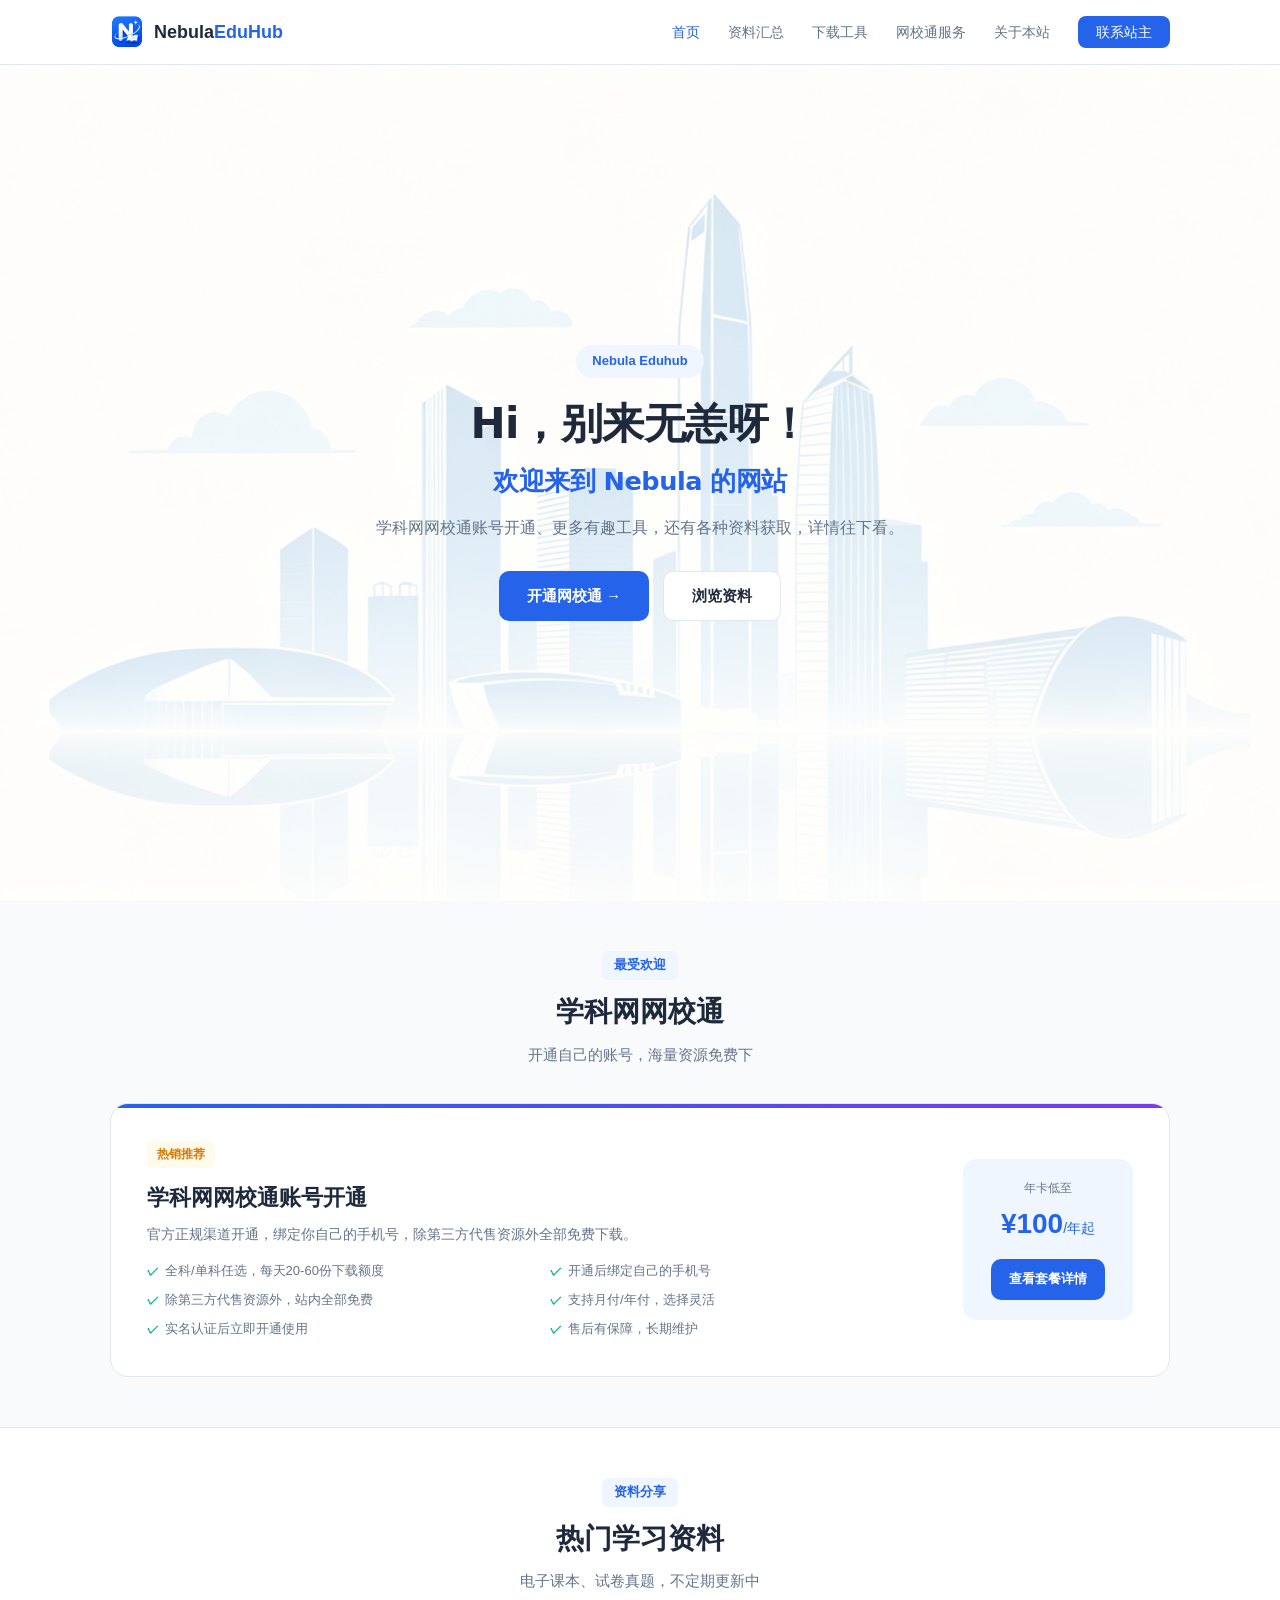
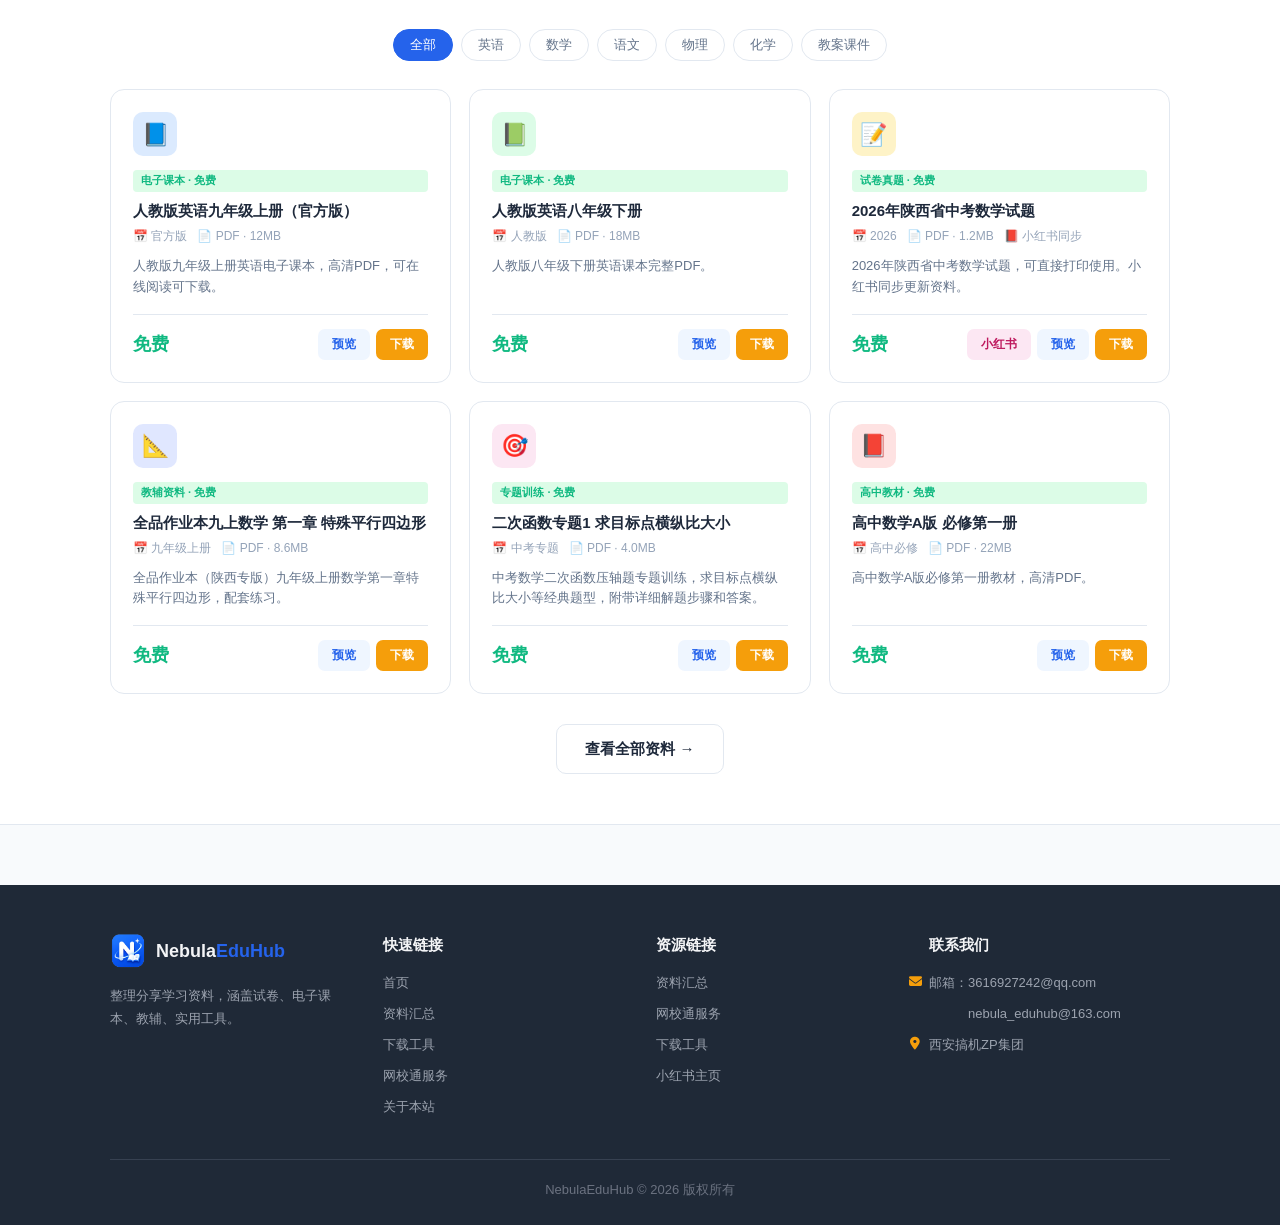
==== index.html @ 5f5e2df8 "更新 index.html" ====
<!DOCTYPE html>
<html lang="zh-CN">
<head>
    <meta charset="UTF-8">
    <meta name="viewport" content="width=device-width, initial-scale=1.0">
    <title>Nebula EduHub</title>
    <meta name="description" content="学科网网校通账号开通、更多有趣工具，还有各种资料获取，详情往下看。">
    <link rel="icon" href="favicon.ico" type="image/x-icon">
    <link rel="shortcut icon" href="favicon.ico" type="image/x-icon">
    <link rel="icon" type="image/png" href="images/logo.png">
    <link rel="apple-touch-icon" href="images/logo.png">
    <link rel="stylesheet" href="css/style.css">
    <link href="https://cdnjs.cloudflare.com/ajax/libs/font-awesome/6.7.2/css/all.min.css" rel="stylesheet">
</head>
<body>

<!-- 导航栏 -->
<nav class="navbar">
    <div class="container nav-inner">
        <a href="index.html" class="logo">
            <img src="images/logo.png" alt="NebulaEduHub" class="logo-icon">
            <span class="logo-text">Nebula<span>EduHub</span></span>
        </a>
        <ul class="nav-links" id="navLinks">
            <li><a href="index.html" class="active">首页</a></li>
            <li><a href="search.html">资料汇总</a></li>
            <li><a href="tools.html">下载工具</a></li>
            <li><a href="packages.html">网校通服务</a></li>
            <li><a href="about.html">关于本站</a></li>
            <li><a href="about.html#contact" class="nav-cta">联系站主</a></li>
        </ul>
        <button class="menu-toggle" onclick="toggleMenu()">☰</button>
    </div>
</nav>

<!-- Hero -->
<section class="hero">
    <div class="container">
        <div class="hero-badge">Nebula Eduhub</div>
        <h1>Hi，别来无恙呀！<br><span>欢迎来到 Nebula 的网站</span></h1>
        <p>学科网网校通账号开通、更多有趣工具，还有各种资料获取，详情往下看。</p>
        <div class="hero-buttons">
            <a href="packages.html" class="btn btn-primary">开通网校通 →</a>
            <a href="search.html" class="btn btn-outline">浏览资料</a>
        </div>
    </div>
</section>

<!-- 主推：网校通 -->
<section class="section">
    <div class="container">
        <div class="section-header">
            <span class="section-tag">最受欢迎</span>
            <h2 class="section-title">学科网网校通</h2>
            <p class="section-desc">开通自己的账号，海量资源免费下</p>
        </div>

        <div class="featured-card">
            <div>
                <span class="featured-badge">热销推荐</span>
                <h3>学科网网校通账号开通</h3>
                <p>官方正规渠道开通，绑定你自己的手机号，除第三方代售资源外全部免费下载。</p>
                <ul class="featured-list">
                    <li>全科/单科任选，每天20-60份下载额度</li>
                    <li>开通后绑定自己的手机号</li>
                    <li>除第三方代售资源外，站内全部免费</li>
                    <li>支持月付/年付，选择灵活</li>
                    <li>实名认证后立即开通使用</li>
                    <li>售后有保障，长期维护</li>
                </ul>
            </div>
            <div class="featured-price">
                <div class="label">年卡低至</div>
                <div class="amount">¥100<small>/年起</small></div>
                <a href="packages.html" class="btn btn-primary">查看套餐详情</a>
            </div>
        </div>
    </div>
</section>

<!-- 热门资料 -->
<section class="section section-alt">
    <div class="container">
        <div class="section-header">
            <span class="section-tag">资料分享</span>
            <h2 class="section-title">热门学习资料</h2>
            <p class="section-desc">电子课本、试卷真题，不定期更新中</p>
        </div>

        <div class="filter-tabs">
            <button class="filter-tab active" onclick="filterResources(this,'all')">全部</button>
            <button class="filter-tab" onclick="filterResources(this,'english')">英语</button>
            <button class="filter-tab" onclick="filterResources(this,'math')">数学</button>
            <button class="filter-tab" onclick="filterResources(this,'chinese')">语文</button>
            <button class="filter-tab" onclick="filterResources(this,'physics')">物理</button>
            <button class="filter-tab" onclick="filterResources(this,'chemistry')">化学</button>
            <button class="filter-tab" onclick="filterResources(this,'plan')">教案课件</button>
        </div>

        <div class="resource-grid">
            <div class="resource-card" data-cat="english">
                <div class="resource-icon" style="background:#dbeafe;">📘</div>
                <span class="resource-type type-free">电子课本 · 免费</span>
                <h4>人教版英语九年级上册（官方版）</h4>
                <div class="resource-meta">
                    <span>📅 官方版</span>
                    <span>📄 PDF · 12MB</span>
                </div>
                <p class="resource-desc">人教版九年级上册英语电子课本，高清PDF，可在线阅读可下载。</p>
                <div class="resource-footer">
                    <span class="resource-price free">免费</span>
                    <div style="display:flex;gap:6px;">
                        <a href="materials/电子课本/人教版英语九年级上册.pdf" target="_blank" class="resource-btn btn-get" style="background:#eff6ff;color:#2563eb;">预览</a>
                        <a href="materials/电子课本/人教版英语九年级上册.pdf" download class="resource-btn btn-buy">下载</a>
                    </div>
                </div>
            </div>
            <div class="resource-card" data-cat="english">
                <div class="resource-icon" style="background:#dcfce7;">📗</div>
                <span class="resource-type type-free">电子课本 · 免费</span>
                <h4>人教版英语八年级下册</h4>
                <div class="resource-meta">
                    <span>📅 人教版</span>
                    <span>📄 PDF · 18MB</span>
                </div>
                <p class="resource-desc">人教版八年级下册英语课本完整PDF。</p>
                <div class="resource-footer">
                    <span class="resource-price free">免费</span>
                    <div style="display:flex;gap:6px;">
                        <a href="materials/电子课本/人教版英语八年级下册.pdf" target="_blank" class="resource-btn btn-get" style="background:#eff6ff;color:#2563eb;">预览</a>
                        <a href="materials/电子课本/人教版英语八年级下册.pdf" download class="resource-btn btn-buy">下载</a>
                    </div>
                </div>
            </div>
            <div class="resource-card" data-cat="math">
                <div class="resource-icon" style="background:#fef3c7;">📝</div>
                <span class="resource-type type-free">试卷真题 · 免费</span>
                <h4>2026年陕西省中考数学试题</h4>
                <div class="resource-meta">
                    <span>📅 2026</span>
                    <span>📄 PDF · 1.2MB</span>
                    <span>📕 小红书同步</span>
                </div>
                <p class="resource-desc">2026年陕西省中考数学试题，可直接打印使用。小红书同步更新资料。</p>
                <div class="resource-footer">
                    <span class="resource-price free">免费</span>
                    <div style="display:flex;gap:6px;">
                        <a href="https://xhslink.cn/o/3DAHQDqtNqr" target="_blank" class="resource-btn btn-get" style="background:#fce7f3;color:#be185d;">小红书</a>
                        <a href="materials/专题训练/2026年陕西省中考数学试题.pdf" target="_blank" class="resource-btn btn-get" style="background:#eff6ff;color:#2563eb;">预览</a>
                        <a href="materials/专题训练/2026年陕西省中考数学试题.pdf" download class="resource-btn btn-buy">下载</a>
                    </div>
                </div>
            </div>
            <div class="resource-card" data-cat="math">
                <div class="resource-icon" style="background:#e0e7ff;">📐</div>
                <span class="resource-type type-free">教辅资料 · 免费</span>
                <h4>全品作业本九上数学 第一章 特殊平行四边形</h4>
                <div class="resource-meta">
                    <span>📅 九年级上册</span>
                    <span>📄 PDF · 8.6MB</span>
                </div>
                <p class="resource-desc">全品作业本（陕西专版）九年级上册数学第一章特殊平行四边形，配套练习。</p>
                <div class="resource-footer">
                    <span class="resource-price free">免费</span>
                    <div style="display:flex;gap:6px;">
                        <a href="materials/全品作业本/全品作业本九上数学_第一章特殊平行四边形.pdf" target="_blank" class="resource-btn btn-get" style="background:#eff6ff;color:#2563eb;">预览</a>
                        <a href="materials/全品作业本/全品作业本九上数学_第一章特殊平行四边形.pdf" download class="resource-btn btn-buy">下载</a>
                    </div>
                </div>
            </div>
            <div class="resource-card" data-cat="math">
                <div class="resource-icon" style="background:#fce7f3;">🎯</div>
                <span class="resource-type type-free">专题训练 · 免费</span>
                <h4>二次函数专题1 求目标点横纵比大小</h4>
                <div class="resource-meta">
                    <span>📅 中考专题</span>
                    <span>📄 PDF · 4.0MB</span>
                </div>
                <p class="resource-desc">中考数学二次函数压轴题专题训练，求目标点横纵比大小等经典题型，附带详细解题步骤和答案。</p>
                <div class="resource-footer">
                    <span class="resource-price free">免费</span>
                    <div style="display:flex;gap:6px;">
                        <a href="materials/专题训练/二次函数专题1_求目标点横纵比大小.pdf" target="_blank" class="resource-btn btn-get" style="background:#eff6ff;color:#2563eb;">预览</a>
                        <a href="materials/专题训练/二次函数专题1_求目标点横纵比大小.pdf" download class="resource-btn btn-buy">下载</a>
                    </div>
                </div>
            </div>
            <div class="resource-card" data-cat="plan">
                <div class="resource-icon" style="background:#fee2e2;">📕</div>
                <span class="resource-type type-free">高中教材 · 免费</span>
                <h4>高中数学A版 必修第一册</h4>
                <div class="resource-meta">
                    <span>📅 高中必修</span>
                    <span>📄 PDF · 22MB</span>
                </div>
                <p class="resource-desc">高中数学A版必修第一册教材，高清PDF。</p>
                <div class="resource-footer">
                    <span class="resource-price free">免费</span>
                    <div style="display:flex;gap:6px;">
                        <a href="materials/高中数学/高中数学A版_数学 必修 第一册（A版）.pdf" target="_blank" class="resource-btn btn-get" style="background:#eff6ff;color:#2563eb;">预览</a>
                        <a href="materials/高中数学/高中数学A版_数学 必修 第一册（A版）.pdf" download class="resource-btn btn-buy">下载</a>
                    </div>
                </div>
            </div>
        </div>
        <div style="text-align:center;margin-top:30px;">
            <a href="search.html" class="btn btn-outline">查看全部资料 →</a>
        </div>
    </div>
</section>

<!-- 页脚 -->
<footer class="footer-new">
    <div class="container">
        <div class="footer-grid">
            <div class="footer-col">
                <div class="footer-brand">
                    <img src="images/logo.png" alt="NebulaEduHub" class="logo-icon">
                    <span>Nebula<span>EduHub</span></span>
                </div>
                <p class="footer-desc">整理分享学习资料，涵盖试卷、电子课本、教辅、实用工具。</p>
            </div>
            <div class="footer-col">
                <h4 class="footer-title">快速链接</h4>
                <ul class="footer-list">
                    <li><a href="index.html">首页</a></li>
                    <li><a href="search.html">资料汇总</a></li>
                    <li><a href="tools.html">下载工具</a></li>
                    <li><a href="packages.html">网校通服务</a></li>
                    <li><a href="about.html">关于本站</a></li>
                </ul>
            </div>
            <div class="footer-col">
                <h4 class="footer-title">资源链接</h4>
                <ul class="footer-list">
                    <li><a href="search.html">资料汇总</a></li>
                    <li><a href="packages.html">网校通服务</a></li>
                    <li><a href="tools.html">下载工具</a></li>
                      <li><a href="https://xhslink.cn/m/7uavnstEfuR" target="_blank">小红书主页</a></li>
                </ul>
            </div>
            <div class="footer-col">
                <h4 class="footer-title">联系我们</h4>
                <ul class="footer-list">
                    <li><i class="fa-solid fa-envelope footer-icon"></i>邮箱：<a href="mailto:3616927242@qq.com">3616927242@qq.com</a></li>
                    <li><span style="visibility:hidden;">邮箱：</span>nebula_eduhub@163.com</li>
                     <li><i class="fa-solid fa-location-dot footer-icon"></i>西安搞机ZP集团</li>
                </ul>
            </div>
        </div>
        <div class="footer-bottom">
            <p>NebulaEduHub © 2026 版权所有</p>
        </div>
    </div>
</footer>

<script src="js/main.js"></script>
</body>
</html>
---- css/style.css ----
* { margin: 0; padding: 0; box-sizing: border-box; }

:root {
  --primary: #2563eb;
  --primary-dark: #1d4ed8;
  --primary-light: #eff6ff;
  --accent: #f59e0b;
  --accent-dark: #d97706;
  --accent-light: #fffbeb;
  --text: #1e293b;
  --text-secondary: #64748b;
  --text-muted: #94a3b8;
  --bg: #f8fafc;
  --card: #ffffff;
  --border: #e2e8f0;
  --success: #10b981;
  --success-light: #dcfce7;
  --danger: #ef4444;
  --radius: 14px;
  --radius-sm: 10px;
  --shadow: 0 1px 3px rgba(0,0,0,0.06);
  --shadow-hover: 0 8px 24px rgba(0,0,0,0.08);
}

body {
  font-family: -apple-system, BlinkMacSystemFont, "PingFang SC", "Helvetica Neue", "Microsoft YaHei", sans-serif;
  background: var(--bg);
  color: var(--text);
  line-height: 1.6;
  -webkit-font-smoothing: antialiased;
}

.container {
  max-width: 1100px;
  margin: 0 auto;
  padding: 0 20px;
}

a { color: var(--primary); text-decoration: none; }
a:hover { text-decoration: underline; }

.navbar {
  background: rgba(255,255,255,0.95);
  backdrop-filter: blur(10px);
  -webkit-backdrop-filter: blur(10px);
  border-bottom: 1px solid var(--border);
  position: sticky;
  top: 0;
  z-index: 100;
}
.nav-inner {
  display: flex;
  align-items: center;
  justify-content: space-between;
  height: 64px;
}
.logo {
  font-size: 18px;
  font-weight: 700;
  color: var(--text);
  display: flex;
  align-items: center;
  gap: 10px;
  text-decoration: none;
}
.logo:hover { text-decoration: none; }
.logo-icon {
  width: 34px;
  height: 34px;
  border-radius: 9px;
  object-fit: cover;
  display: block;
}
.logo-text span { color: var(--primary); }
.nav-links {
  display: flex;
  gap: 28px;
  list-style: none;
  align-items: center;
}
.nav-links a {
  color: var(--text-secondary);
  font-size: 14px;
  font-weight: 500;
  transition: color 0.2s;
  text-decoration: none;
}
.nav-links a:hover, .nav-links a.active { color: var(--primary); font-size: 14px; font-weight: 500; }
.nav-cta {
  background: var(--primary);
  color: white !important;
  padding: 8px 18px;
  border-radius: 8px;
  font-size: 14px;
  font-weight: 600;
  transition: background 0.2s;
}
.nav-cta:hover { background: var(--primary-dark); text-decoration: none; }
.menu-toggle {
  display: none;
  background: none;
  border: none;
  font-size: 22px;
  cursor: pointer;
  color: var(--text);
  padding: 4px 8px;
}

.page-hero {
  padding: 50px 0 30px;
  text-align: center;
}
.page-hero .badge {
  display: inline-flex;
  align-items: center;
  gap: 6px;
  background: var(--primary-light);
  color: var(--primary);
  padding: 5px 14px;
  border-radius: 20px;
  font-size: 13px;
  font-weight: 600;
  margin-bottom: 16px;
}
.page-hero h1 {
  font-size: 34px;
  font-weight: 800;
  margin-bottom: 10px;
  letter-spacing: -0.5px;
}
.page-hero h1 span { color: var(--primary); }
.page-hero p {
  font-size: 15px;
  color: var(--text-secondary);
  max-width: 560px;
  margin: 0 auto;
}

.hero {
  position: relative;
  min-height: calc(100vh - 64px);
  display: flex;
  align-items: center;
  padding: 60px 0;
  text-align: center;
  background-image: url('../images/hero-bg.jpg');
  background-size: cover;
  background-position: center;
  background-repeat: no-repeat;
  overflow: hidden;
}
.hero::before {
  content: '';
  position: absolute;
  top: 0;
  left: 0;
  right: 0;
  bottom: 0;
  background: rgba(255, 255, 255, 0.7);
  z-index: 1;
}
.hero .container {
  position: relative;
  z-index: 2;
  width: 100%;
}
.hero-badge {
  display: inline-flex;
  align-items: center;
  gap: 6px;
  background: var(--primary-light);
  color: var(--primary);
  padding: 6px 16px;
  border-radius: 20px;
  font-size: 13px;
  font-weight: 600;
  margin-bottom: 20px;
}
.hero h1 {
  font-size: 42px;
  font-weight: 800;
  line-height: 1.25;
  margin-bottom: 16px;
  letter-spacing: -0.5px;
  font-family: 'Inter', system-ui, sans-serif;
}
.hero h1 span { color: var(--primary); font-size: clamp(1.2rem, 2vw, 1.8rem); font-family: 'Inter', system-ui, sans-serif; font-weight: 600; display: block; text-align: center; margin-top: 16px; }
.hero p {
  font-size: 16px;
  color: var(--text-secondary);
  max-width: 600px;
  margin: 0 auto 28px;
  line-height: 1.8;
}
.hero-buttons {
  display: flex;
  gap: 14px;
  justify-content: center;
  flex-wrap: wrap;
}

.btn {
  display: inline-flex;
  align-items: center;
  gap: 6px;
  padding: 12px 28px;
  border-radius: var(--radius-sm);
  font-size: 15px;
  font-weight: 600;
  text-decoration: none;
  transition: all 0.2s;
  cursor: pointer;
  border: none;
  font-family: inherit;
}
.btn:hover { text-decoration: none; }
.btn-primary {
  background: var(--primary);
  color: white;
}
.btn-primary:hover {
  background: var(--primary-dark);
  transform: translateY(-1px);
  box-shadow: 0 4px 12px rgba(37,99,235,0.3);
}
.btn-outline {
  background: white;
  color: var(--text);
  border: 1px solid var(--border);
}
.btn-outline:hover {
  border-color: var(--primary);
  color: var(--primary);
}
.btn-accent {
  background: var(--accent);
  color: white;
}
.btn-accent:hover {
  background: var(--accent-dark);
  transform: translateY(-1px);
}
.btn-sm {
  padding: 8px 18px;
  font-size: 13px;
  border-radius: 8px;
}

.stats {
  display: grid;
  grid-template-columns: repeat(3, 1fr);
  gap: 20px;
  max-width: 700px;
  margin: 0 auto 60px;
}
.stat-card {
  background: white;
  border: 1px solid var(--border);
  border-radius: var(--radius);
  padding: 24px 16px;
  text-align: center;
}
.stat-number {
  font-size: 28px;
  font-weight: 800;
  color: var(--primary);
  margin-bottom: 4px;
  line-height: 1.3;
}
.stat-number sup {
  font-size: 16px;
  vertical-align: super;
  margin-left: 1px;
}
.stat-label {
  font-size: 13px;
  color: var(--text-secondary);
}

.section {
  padding: 50px 0;
}
.section-alt {
  background: white;
  border-top: 1px solid var(--border);
  border-bottom: 1px solid var(--border);
}
.section-header {
  text-align: center;
  margin-bottom: 36px;
}
.section-tag {
  display: inline-block;
  font-size: 13px;
  font-weight: 600;
  color: var(--primary);
  background: var(--primary-light);
  padding: 4px 12px;
  border-radius: 6px;
  margin-bottom: 10px;
}
.section-title {
  font-size: 28px;
  font-weight: 700;
  margin-bottom: 8px;
}
.section-desc {
  font-size: 15px;
  color: var(--text-secondary);
}

.featured-card {
  background: white;
  border: 1px solid var(--border);
  border-radius: 18px;
  padding: 36px;
  display: grid;
  grid-template-columns: 1fr auto;
  gap: 30px;
  align-items: center;
  position: relative;
  overflow: hidden;
}
.featured-card::before {
  content: '';
  position: absolute;
  top: 0; left: 0; right: 0;
  height: 4px;
  background: linear-gradient(90deg, var(--primary), #7c3aed);
}
.featured-badge {
  display: inline-flex;
  align-items: center;
  gap: 4px;
  background: var(--accent-light);
  color: var(--accent-dark);
  padding: 4px 10px;
  border-radius: 6px;
  font-size: 12px;
  font-weight: 600;
  margin-bottom: 12px;
}
.featured-card h3 {
  font-size: 22px;
  font-weight: 700;
  margin-bottom: 8px;
}
.featured-card > div > p {
  font-size: 14px;
  color: var(--text-secondary);
  margin-bottom: 16px;
}
.featured-list {
  list-style: none;
  display: grid;
  grid-template-columns: 1fr 1fr;
  gap: 8px 20px;
}
.featured-list li {
  font-size: 13px;
  color: var(--text-secondary);
  display: flex;
  align-items: center;
  gap: 6px;
}
.featured-list li::before {
  content: '✓';
  color: var(--success);
  font-weight: 700;
  font-size: 12px;
}
.featured-price {
  text-align: center;
  padding: 20px 28px;
  background: var(--primary-light);
  border-radius: var(--radius);
  min-width: 170px;
}
.featured-price .label {
  font-size: 12px;
  color: var(--text-secondary);
  margin-bottom: 4px;
}
.featured-price .amount {
  font-size: 28px;
  font-weight: 800;
  color: var(--primary);
}
.featured-price .amount small {
  font-size: 14px;
  font-weight: 500;
}
.featured-price .btn {
  margin-top: 12px;
  width: 100%;
  justify-content: center;
  font-size: 13px;
  padding: 10px 16px;
}

.filter-tabs {
  display: flex;
  gap: 8px;
  justify-content: center;
  flex-wrap: wrap;
  margin-bottom: 28px;
}
.filter-tab {
  padding: 6px 16px;
  border-radius: 20px;
  font-size: 13px;
  font-weight: 500;
  background: white;
  border: 1px solid var(--border);
  color: var(--text-secondary);
  cursor: pointer;
  transition: all 0.2s;
  font-family: inherit;
}
.filter-tab:hover { border-color: var(--primary); color: var(--primary); }
.filter-tab.active {
  background: var(--primary);
  border-color: var(--primary);
  color: white;
}

/* 筛选栏（search页用） */
.filter-bar {
  background: white;
  border: 1px solid var(--border);
  border-radius: var(--radius);
  padding: 20px 24px;
  margin-bottom: 24px;
  display: flex;
  gap: 12px;
  flex-wrap: wrap;
  align-items: flex-end;
}
.filter-bar .field {
  display: flex;
  flex-direction: column;
  gap: 4px;
}
.filter-bar label {
  font-size: 12px;
  color: var(--text-muted);
  font-weight: 500;
}
.filter-bar select, .filter-bar input {
  padding: 8px 12px;
  border: 1px solid var(--border);
  border-radius: 8px;
  font-size: 14px;
  color: var(--text);
  background: white;
  font-family: inherit;
  min-width: 130px;
}
.filter-bar select:focus, .filter-bar input:focus {
  outline: none;
  border-color: var(--primary);
  box-shadow: 0 0 0 3px rgba(37,99,235,0.1);
}
.filter-bar .btn { align-self: flex-end; }

.resource-grid {
  display: grid;
  grid-template-columns: repeat(3, 1fr);
  gap: 18px;
}
.resource-card {
  background: white;
  border: 1px solid var(--border);
  border-radius: var(--radius);
  padding: 22px;
  transition: all 0.25s;
  display: flex;
  flex-direction: column;
}
.resource-card:hover {
  transform: translateY(-3px);
  box-shadow: var(--shadow-hover);
  border-color: #cbd5e1;
}
.resource-icon {
  width: 44px;
  height: 44px;
  border-radius: 10px;
  display: flex;
  align-items: center;
  justify-content: center;
  font-size: 22px;
  margin-bottom: 14px;
}
.resource-type {
  display: inline-block;
  font-size: 11px;
  font-weight: 600;
  padding: 2px 8px;
  border-radius: 4px;
  margin-bottom: 8px;
}
.type-free { background: var(--success-light); color: var(--success); }
.type-paid { background: var(--accent-light); color: var(--accent-dark); }
.resource-card h4 {
  font-size: 15px;
  font-weight: 600;
  margin-bottom: 6px;
  line-height: 1.4;
}
.resource-meta {
  display: flex;
  gap: 10px;
  font-size: 12px;
  color: var(--text-muted);
  margin-bottom: 10px;
  flex-wrap: wrap;
}
.resource-desc {
  font-size: 13px;
  color: var(--text-secondary);
  line-height: 1.6;
  margin-bottom: 16px;
  flex: 1;
}
.resource-footer {
  display: flex;
  align-items: center;
  justify-content: space-between;
  padding-top: 14px;
  border-top: 1px solid var(--border);
}
.resource-price {
  font-size: 18px;
  font-weight: 700;
}
.resource-price.free { color: var(--success); }
.resource-price.paid { color: var(--accent-dark); }
.resource-btn {
  padding: 6px 14px;
  border-radius: 7px;
  font-size: 12px;
  font-weight: 600;
  text-decoration: none;
  cursor: pointer;
  border: none;
  transition: all 0.2s;
  font-family: inherit;
}
.btn-get {
  background: var(--primary-light);
  color: var(--primary);
}
.btn-get:hover { background: var(--primary); color: white; text-decoration: none; }
.btn-buy {
  background: var(--accent);
  color: white;
}
.btn-buy:hover { background: var(--accent-dark); text-decoration: none; }

/* 资料列表（search页用，更紧凑） */
.resource-list {
  display: flex;
  flex-direction: column;
  gap: 12px;
}
.resource-row {
  background: white;
  border: 1px solid var(--border);
  border-radius: var(--radius-sm);
  padding: 18px 22px;
  display: flex;
  align-items: center;
  gap: 16px;
  transition: all 0.2s;
}
.resource-row:hover {
  border-color: var(--primary);
  box-shadow: 0 2px 8px rgba(37,99,235,0.08);
}
.resource-row .icon {
  width: 42px;
  height: 42px;
  border-radius: 10px;
  display: flex;
  align-items: center;
  justify-content: center;
  font-size: 20px;
  flex-shrink: 0;
}
.resource-row .body { flex: 1; min-width: 0; }
.resource-row h4 {
  font-size: 15px;
  font-weight: 600;
  margin-bottom: 4px;
}
.resource-row .tags {
  display: flex;
  gap: 6px;
  flex-wrap: wrap;
}
.resource-row .tag {
  font-size: 11px;
  padding: 2px 8px;
  border-radius: 4px;
  background: var(--bg);
  color: var(--text-secondary);
  font-weight: 500;
}
.resource-row .note {
  font-size: 12px;
  color: var(--text-muted);
  margin-top: 4px;
}
.resource-row .action {
  flex-shrink: 0;
}
.list-tip {
  text-align: center;
  font-size: 13px;
  color: var(--text-muted);
  margin-top: 20px;
  padding: 16px;
  background: white;
  border: 1px dashed var(--border);
  border-radius: var(--radius-sm);
}

.pricing-wrap {
  background: white;
  border: 1px solid var(--border);
  border-radius: 16px;
  padding: 30px;
  margin-bottom: 24px;
}
.pricing-wrap h3 {
  font-size: 18px;
  font-weight: 700;
  margin-bottom: 6px;
  text-align: center;
}
.pricing-wrap .sub {
  text-align: center;
  font-size: 13px;
  color: var(--text-secondary);
  margin-bottom: 24px;
}
.pricing-table {
  width: 100%;
  border-collapse: collapse;
  font-size: 14px;
}
.pricing-table th, .pricing-table td {
  padding: 14px 16px;
  text-align: center;
  border-bottom: 1px solid var(--border);
}
.pricing-table th {
  background: var(--bg);
  font-weight: 600;
  color: var(--text-secondary);
  font-size: 13px;
}
.pricing-table th:first-child { text-align: left; }
.pricing-table td:first-child { text-align: left; font-weight: 500; }
.pricing-table tr:last-child td { border-bottom: none; }
.pricing-table .highlight {
  color: var(--primary);
  font-weight: 700;
}
.pricing-notes {
  background: var(--accent-light);
  border: 1px solid #fde68a;
  border-radius: 12px;
  padding: 20px 24px;
}
.pricing-notes h4 {
  font-size: 14px;
  font-weight: 700;
  color: var(--accent-dark);
  margin-bottom: 10px;
}
.pricing-notes ol {
  padding-left: 20px;
  font-size: 13px;
  color: var(--text-secondary);
  line-height: 1.9;
}
.pricing-notes strong { color: var(--text); }

/* 套餐卡片（packages页可选） */
.package-grid {
  display: grid;
  grid-template-columns: repeat(3, 1fr);
  gap: 20px;
  margin-bottom: 30px;
}
.package-card {
  background: white;
  border: 1px solid var(--border);
  border-radius: 16px;
  padding: 28px 24px;
  text-align: center;
  position: relative;
  transition: all 0.25s;
}
.package-card:hover {
  transform: translateY(-4px);
  box-shadow: var(--shadow-hover);
}
.package-card.featured {
  border-color: var(--primary);
  box-shadow: 0 4px 20px rgba(37,99,235,0.12);
}
.package-card .badge {
  position: absolute;
  top: -10px;
  left: 50%;
  transform: translateX(-50%);
  background: var(--primary);
  color: white;
  font-size: 11px;
  font-weight: 600;
  padding: 4px 14px;
  border-radius: 20px;
}
.package-card h4 {
  font-size: 17px;
  font-weight: 700;
  margin-bottom: 6px;
}
.package-card .desc {
  font-size: 13px;
  color: var(--text-muted);
  margin-bottom: 18px;
}
.package-card .price {
  font-size: 32px;
  font-weight: 800;
  color: var(--primary);
  margin-bottom: 4px;
}
.package-card .price small {
  font-size: 14px;
  font-weight: 500;
  color: var(--text-muted);
}
.package-card .unit {
  font-size: 12px;
  color: var(--text-muted);
  margin-bottom: 20px;
}
.package-card ul {
  list-style: none;
  text-align: left;
  margin-bottom: 24px;
}
.package-card li {
  font-size: 13px;
  color: var(--text-secondary);
  padding: 5px 0;
  display: flex;
  align-items: center;
  gap: 8px;
}
.package-card li::before {
  content: '✓';
  color: var(--success);
  font-weight: 700;
}
.package-card .btn {
  width: 100%;
  justify-content: center;
}

.tool-grid {
  display: grid;
  grid-template-columns: repeat(3, 1fr);
  gap: 18px;
}
.tool-card {
  background: white;
  border: 1px solid var(--border);
  border-radius: var(--radius);
  padding: 24px;
  position: relative;
  transition: all 0.25s;
}
.tool-card:hover {
  transform: translateY(-3px);
  box-shadow: var(--shadow-hover);
}
.tool-tag {
  position: absolute;
  top: 16px; right: 16px;
  font-size: 11px;
  font-weight: 600;
  padding: 3px 8px;
  border-radius: 5px;
}
.tag-hot { background: #fee2e2; color: var(--danger); }
.tag-new { background: #dbeafe; color: var(--primary); }
.tool-icon {
  width: 48px;
  height: 48px;
  border-radius: 12px;
  display: flex;
  align-items: center;
  justify-content: center;
  font-size: 24px;
  margin-bottom: 14px;
}
.tool-card h4 {
  font-size: 16px;
  font-weight: 600;
  margin-bottom: 8px;
}
.tool-card > p {
  font-size: 13px;
  color: var(--text-secondary);
  line-height: 1.6;
  margin-bottom: 14px;
}
.tool-features {
  list-style: none;
  margin-bottom: 18px;
}
.tool-features li {
  font-size: 12px;
  color: var(--text-secondary);
  padding: 3px 0;
  display: flex;
  align-items: center;
  gap: 6px;
}
.tool-features li::before {
  content: '✓';
  color: var(--success);
  font-weight: 700;
  font-size: 11px;
}
.tool-footer {
  display: flex;
  align-items: center;
  justify-content: space-between;
  padding-top: 14px;
  border-top: 1px solid var(--border);
}
.tool-price {
  font-size: 16px;
  font-weight: 700;
  color: var(--accent-dark);
}
.tool-price small {
  font-size: 12px;
  font-weight: 500;
  color: var(--text-muted);
}

.steps {
  display: grid;
  grid-template-columns: repeat(4, 1fr);
  gap: 16px;
}
.step-card {
  background: white;
  border: 1px solid var(--border);
  border-radius: var(--radius);
  padding: 24px 20px;
  text-align: center;
}
.step-number {
  width: 36px;
  height: 36px;
  background: var(--primary);
  color: white;
  border-radius: 50%;
  display: flex;
  align-items: center;
  justify-content: center;
  font-size: 16px;
  font-weight: 700;
  margin: 0 auto 14px;
}
.step-card h4 {
  font-size: 15px;
  font-weight: 600;
  margin-bottom: 6px;
}
.step-card p {
  font-size: 12px;
  color: var(--text-secondary);
  line-height: 1.6;
}

.contact-grid {
  display: grid;
  grid-template-columns: repeat(3, 1fr);
  gap: 18px;
}
.contact-card {
  background: white;
  border: 1px solid var(--border);
  border-radius: var(--radius);
  padding: 28px 24px;
  text-align: center;
  transition: all 0.25s;
}
.contact-card:hover {
  border-color: var(--primary);
  box-shadow: 0 4px 16px rgba(37,99,235,0.1);
}
.contact-icon {
  width: 52px;
  height: 52px;
  border-radius: 14px;
  display: flex;
  align-items: center;
  justify-content: center;
  font-size: 26px;
  margin: 0 auto 14px;
}
.contact-card .label {
  font-size: 13px;
  color: var(--text-secondary);
  margin-bottom: 4px;
}
.contact-card .value {
  font-size: 17px;
  font-weight: 700;
  margin-bottom: 4px;
  word-break: break-all;
}
.contact-card .hint {
  font-size: 12px;
  color: var(--text-muted);
}
.contact-card .btn {
  margin-top: 14px;
  font-size: 13px;
  padding: 8px 18px;
}

/* 关于页内容 */
.about-content {
  background: white;
  border: 1px solid var(--border);
  border-radius: 16px;
  padding: 36px;
  margin-bottom: 24px;
}
.about-content h3 {
  font-size: 20px;
  font-weight: 700;
  margin-bottom: 14px;
  padding-bottom: 10px;
  border-bottom: 1px solid var(--border);
}
.about-content h4 {
  font-size: 16px;
  font-weight: 600;
  margin: 24px 0 10px;
  color: var(--text);
}
.about-content p {
  font-size: 14px;
  color: var(--text-secondary);
  line-height: 1.9;
  margin-bottom: 10px;
}
.about-content ul {
  padding-left: 20px;
  margin-bottom: 14px;
}
.about-content li {
  font-size: 14px;
  color: var(--text-secondary);
  line-height: 1.9;
}
.about-content strong { color: var(--text); }

/* 搜索框 */
.search-hero {
  max-width: 600px;
  margin: 0 auto 30px;
}
.search-input-wrap {
  display: flex;
  background: white;
  border: 1px solid var(--border);
  border-radius: 12px;
  padding: 6px;
  gap: 6px;
  transition: all 0.2s;
}
.search-input-wrap:focus-within {
  border-color: var(--primary);
  box-shadow: 0 0 0 3px rgba(37,99,235,0.1);
}
.search-input-wrap input {
  flex: 1;
  border: none;
  outline: none;
  padding: 10px 14px;
  font-size: 15px;
  color: var(--text);
  background: transparent;
  font-family: inherit;
}
.search-input-wrap input::placeholder { color: var(--text-muted); }
.search-input-wrap .btn { padding: 10px 24px; }

footer {
  background: #1e293b;
  color: #94a3b8;
  padding: 36px 0 30px;
  margin-top: 40px;
}
.footer-inner {
  display: flex;
  justify-content: space-between;
  align-items: center;
  flex-wrap: wrap;
  gap: 16px;
}
.footer-logo {
  color: white;
  font-weight: 700;
  font-size: 16px;
  display: flex;
  align-items: center;
  gap: 10px;
  text-decoration: none;
}
.footer-logo:hover { text-decoration: none; }
.footer-logo .logo-icon {
  width: 28px;
  height: 28px;
  font-size: 14px;
}
.footer-text {
  font-size: 13px;
}
.footer-links {
  display: flex;
  gap: 20px;
  font-size: 13px;
}
.footer-links a {
  color: #94a3b8;
  text-decoration: none;
}
.footer-links a:hover { color: white; }

@media (max-width: 900px) {
  .resource-grid, .tool-grid, .contact-grid, .package-grid {
    grid-template-columns: repeat(2, 1fr);
  }
  .steps { grid-template-columns: repeat(2, 1fr); }
  .featured-card { grid-template-columns: 1fr; }
  .featured-price { width: 100%; }
}

@media (max-width: 640px) {
  .nav-links { display: none; }
  .nav-cta { display: none; }
  .menu-toggle { display: block; }
  .nav-links.mobile-open {
    display: flex;
    flex-direction: column;
    position: absolute;
    top: 64px; left: 0; right: 0;
    background: white;
    padding: 16px 20px;
    border-bottom: 1px solid var(--border);
    gap: 14px;
    align-items: flex-start;
  }
  .nav-links.mobile-open .nav-cta {
    display: inline-block;
    margin-top: 4px;
  }
  .hero h1 { font-size: 30px; }
  .hero { padding: 40px 0 30px; }
  .page-hero h1 { font-size: 26px; }
  .stats { grid-template-columns: 1fr; gap: 12px; }
  .resource-grid, .tool-grid, .contact-grid, .steps, .package-grid {
    grid-template-columns: 1fr;
  }
  .section-title { font-size: 22px; }
  .featured-list { grid-template-columns: 1fr; }
  .pricing-table { font-size: 12px; }
  .pricing-table th, .pricing-table td { padding: 10px 8px; }
  .filter-bar { flex-direction: column; align-items: stretch; }
  .filter-bar select, .filter-bar input { width: 100%; }
  .resource-row { flex-direction: column; align-items: flex-start; }
  .resource-row .action { width: 100%; }
  .resource-row .action .btn { width: 100%; justify-content: center; }
  .about-content { padding: 24px 20px; }
  .footer-inner { flex-direction: column; text-align: center; }
}

.footer-new {
    background: #1f2937;
    color: #9ca3af;
    padding: 48px 0 24px;
    margin-top: 60px;
}
.footer-grid {
    display: grid;
    grid-template-columns: repeat(4, 1fr);
    gap: 32px;
    margin-bottom: 32px;
}
.footer-col {
    display: flex;
    flex-direction: column;
}
.footer-brand {
    display: flex;
    align-items: center;
    gap: 10px;
    margin-bottom: 16px;
    font-size: 18px;
    font-weight: 700;
    color: #f3f4f6;
}
.footer-brand .logo-icon {
    width: 36px;
    height: 36px;
    border-radius: 8px;
    object-fit: cover;
    display: block;
}
.footer-brand span span {
    color: var(--primary);
}
.footer-desc {
    font-size: 13px;
    line-height: 1.7;
    color: #9ca3af;
    margin: 0;
}
.footer-title {
    font-size: 15px;
    font-weight: 700;
    color: #f3f4f6;
    margin-bottom: 16px;
}
.footer-list {
    list-style: none;
    padding: 0;
    margin: 0;
}
.footer-list li {
    margin-bottom: 10px;
    font-size: 13px;
    position: relative;
}
.footer-list a {
    color: #9ca3af;
    text-decoration: none;
    transition: color 0.2s;
}
.footer-list a:hover {
    color: #60a5fa;
}
.footer-bottom {
    border-top: 1px solid #374151;
    padding-top: 20px;
    text-align: center;
    font-size: 13px;
    color: #6b7280;
}
.footer-bottom p {
    margin: 0;
}
@media (max-width: 768px) {
    .footer-grid {
        grid-template-columns: repeat(2, 1fr);
        gap: 24px;
    }
}
@media (max-width: 480px) {
    .footer-grid {
        grid-template-columns: 1fr;
    }
}

/* 页脚联系图标 */
.footer-icon {
    color: var(--accent);
    position: absolute;
    left: -22px;
    top: 2px;
    width: 16px;
    text-align: center;
}
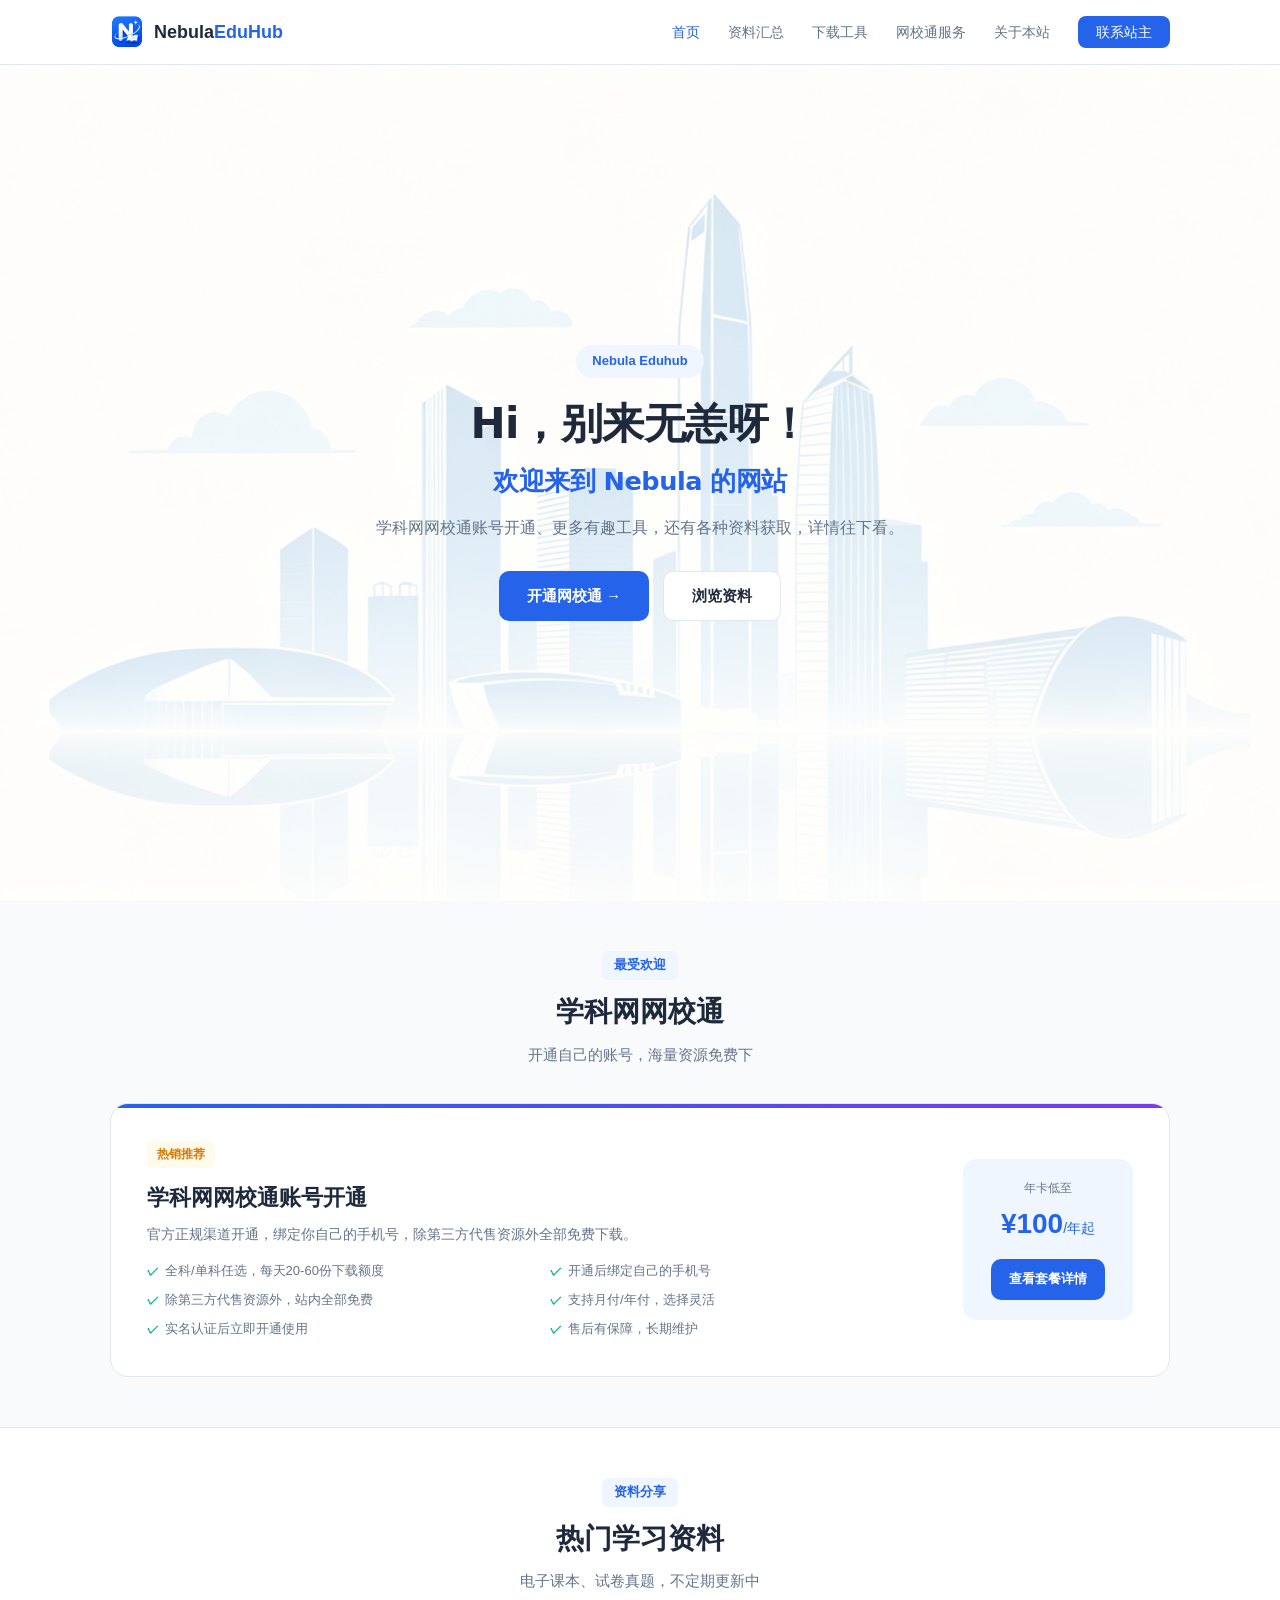
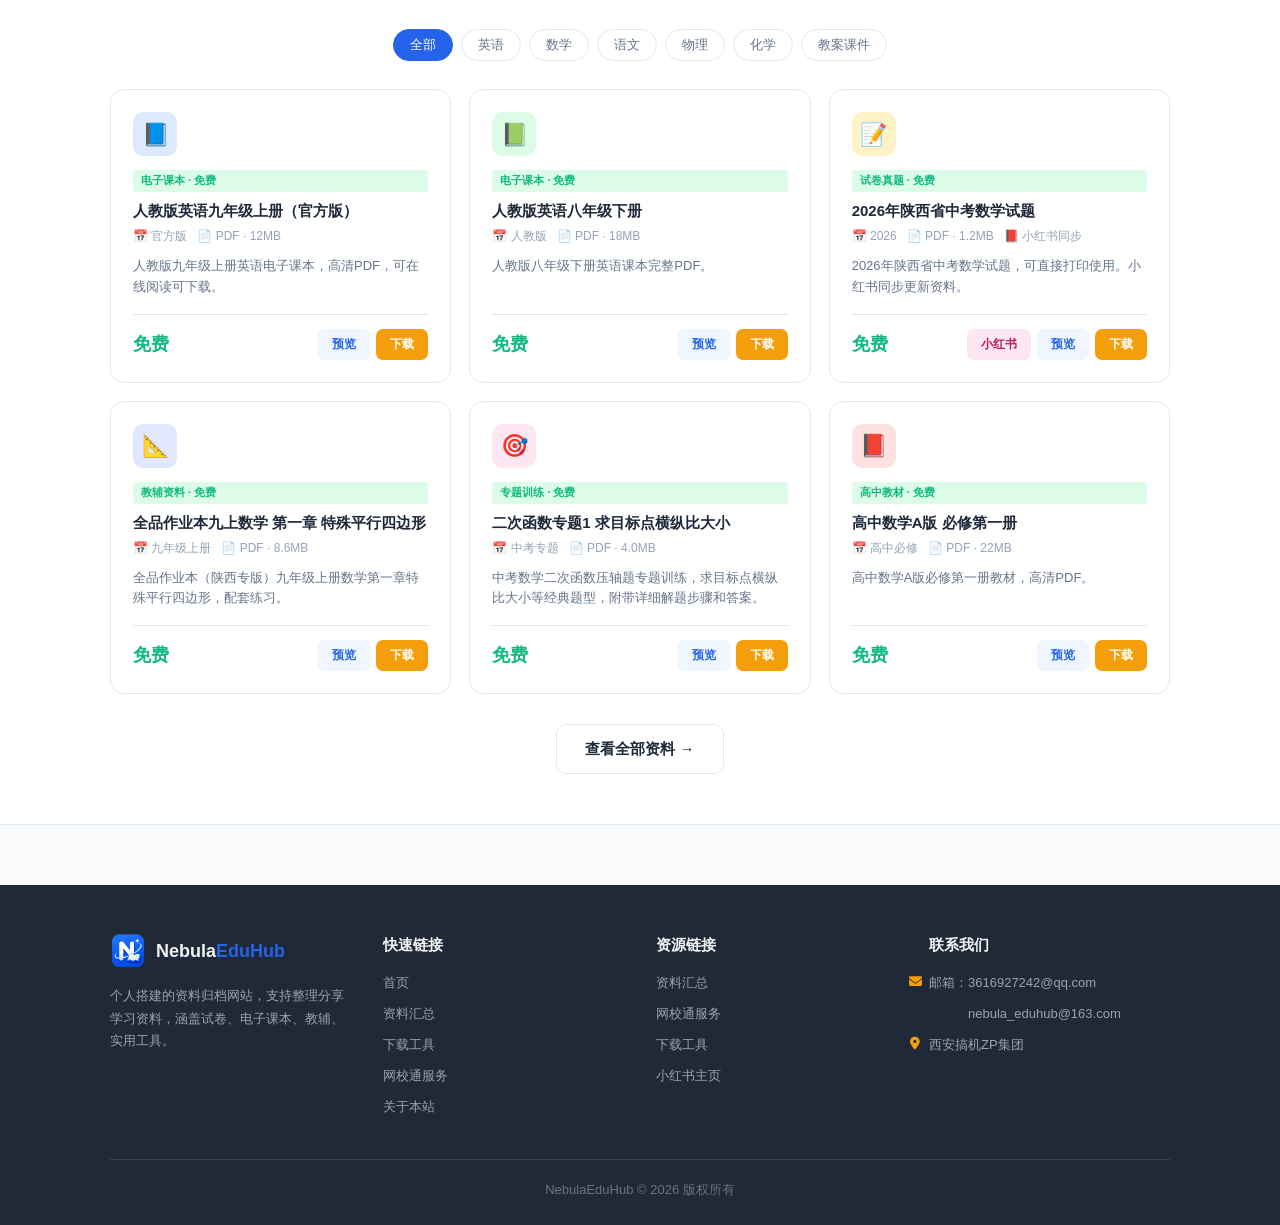
==== commit 5975fa39: "更新 index.html" ====
--- a/index.html
+++ b/index.html
@@ -218,7 +218,7 @@
                     <img src="images/logo.png" alt="NebulaEduHub" class="logo-icon">
                     <span>Nebula<span>EduHub</span></span>
                 </div>
-                <p class="footer-desc">整理分享学习资料，涵盖试卷、电子课本、教辅、实用工具。</p>
+                <p class="footer-desc">个人搭建的资料归档网站，支持整理分享学习资料，涵盖试卷、电子课本、教辅、实用工具。</p>
             </div>
             <div class="footer-col">
                 <h4 class="footer-title">快速链接</h4>
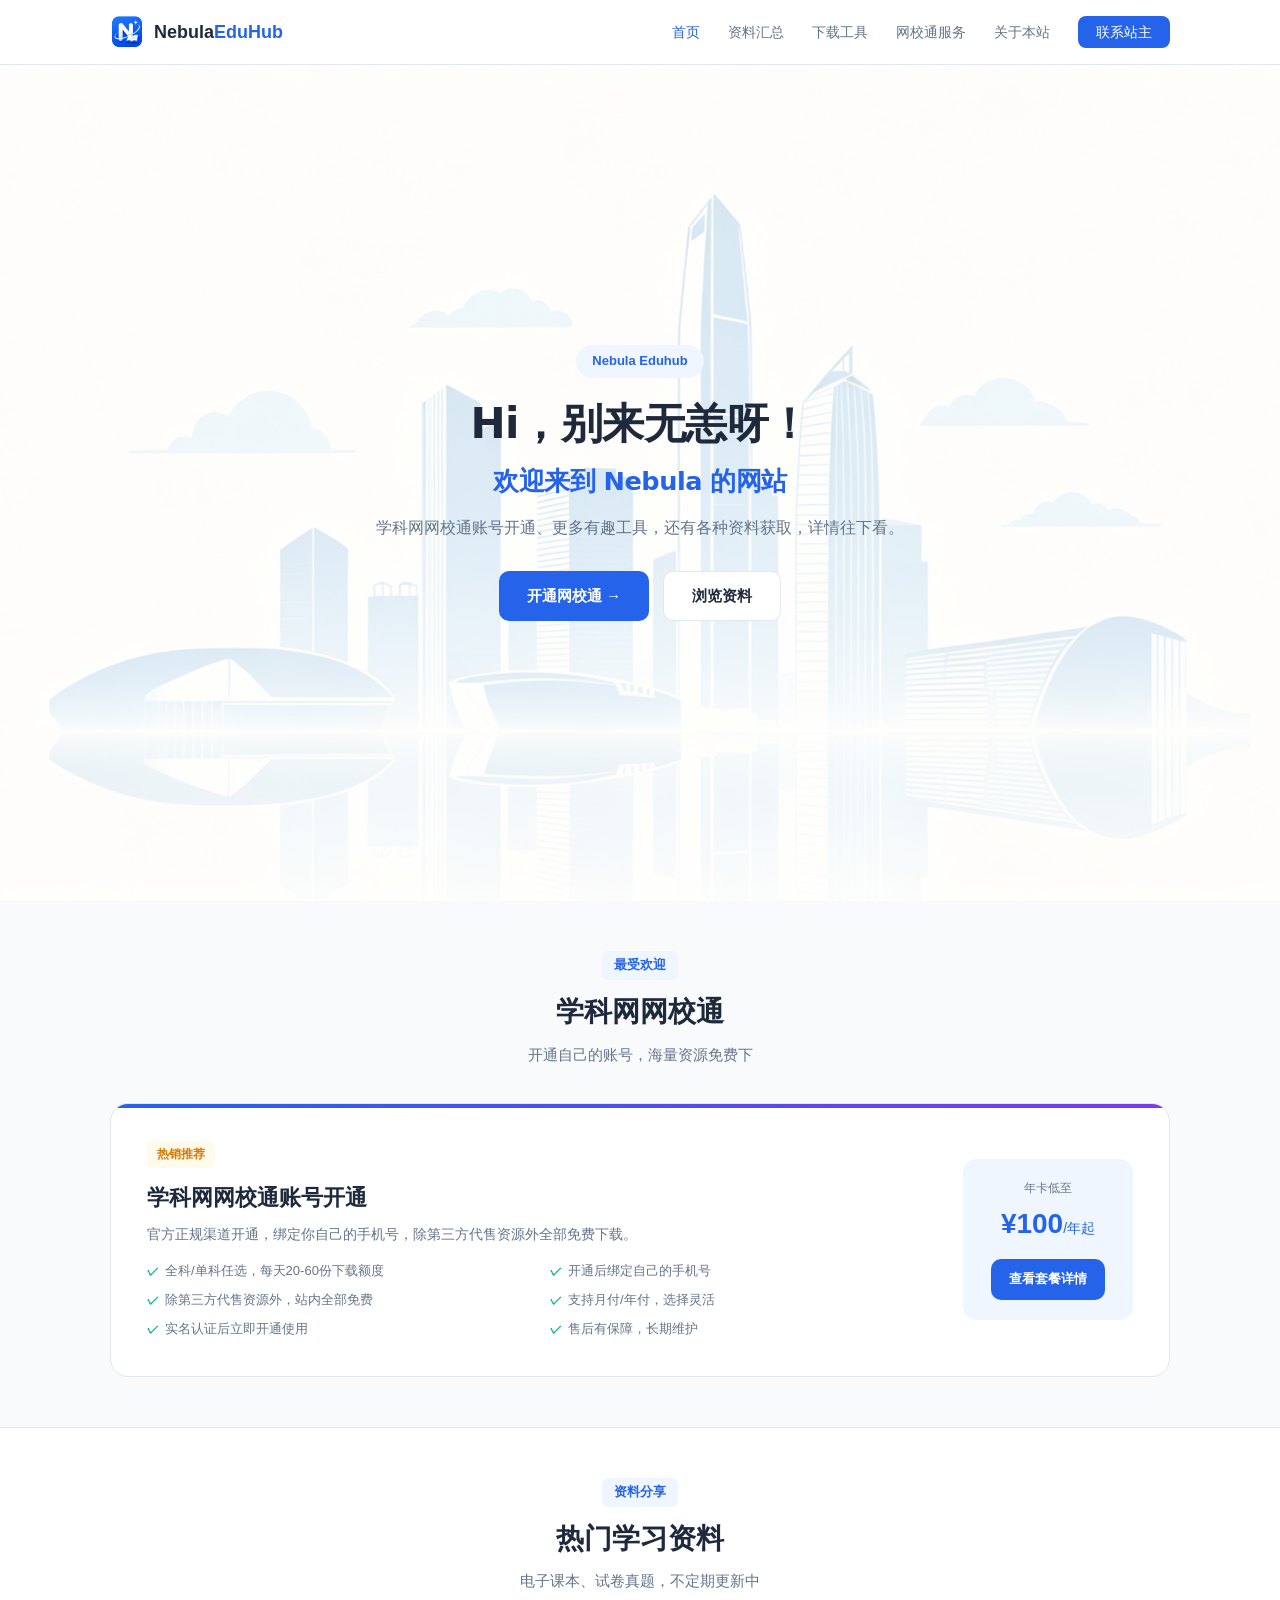
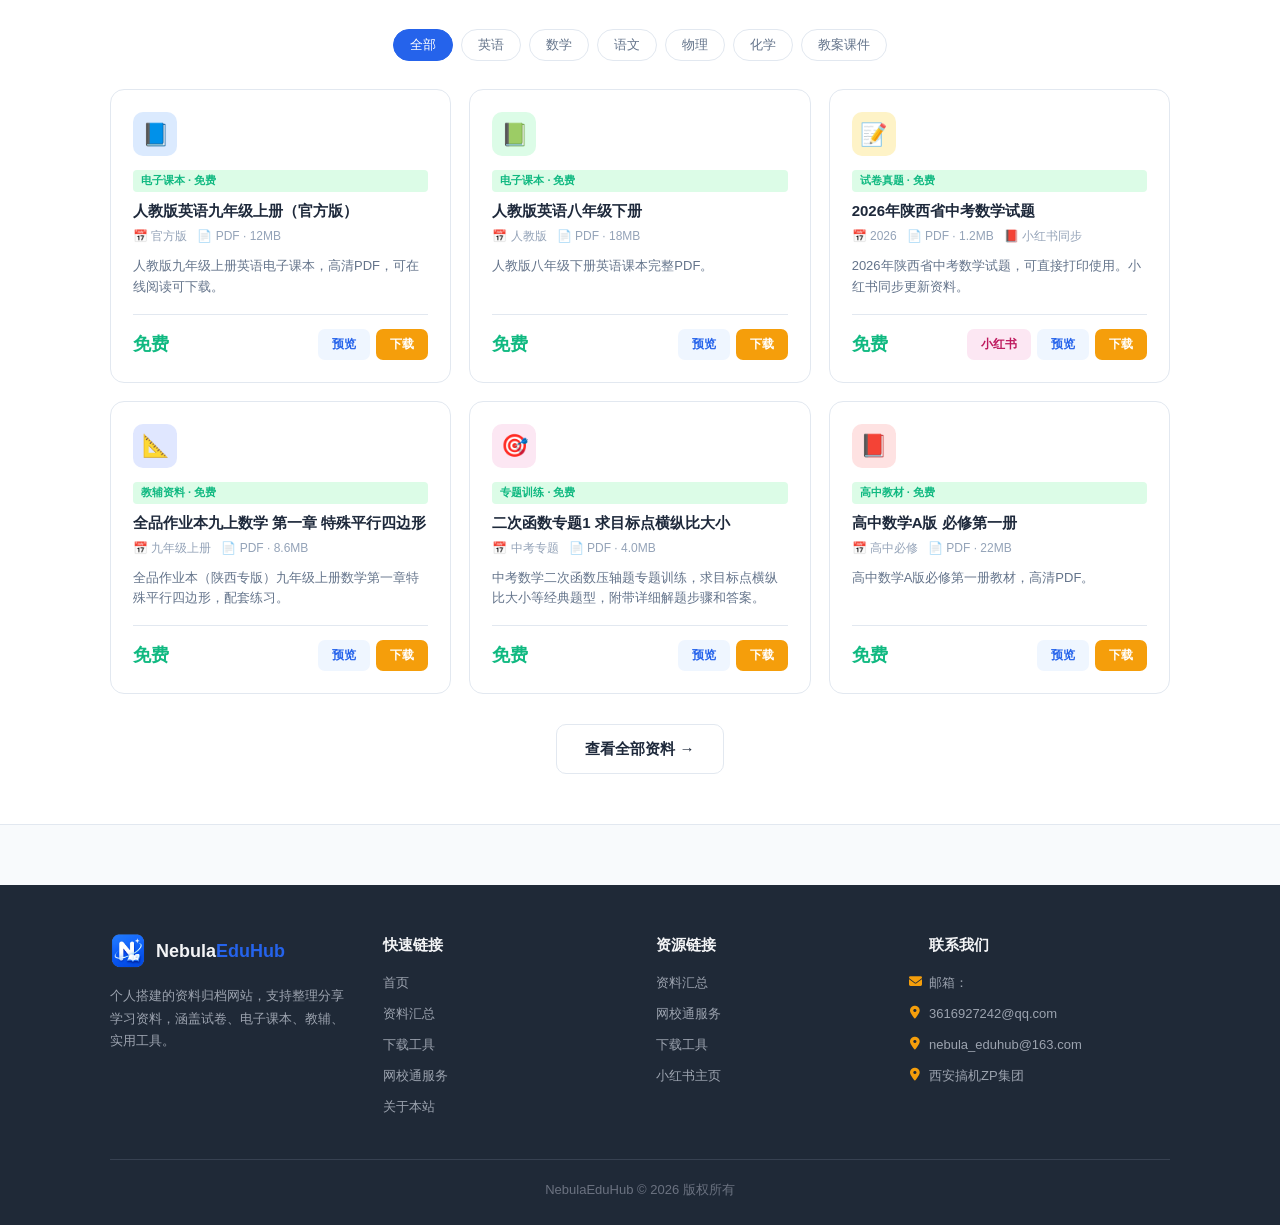
==== commit 1755a74b: "更新 index.html" ====
--- a/index.html
+++ b/index.html
@@ -242,8 +242,9 @@
             <div class="footer-col">
                 <h4 class="footer-title">联系我们</h4>
                 <ul class="footer-list">
-                    <li><i class="fa-solid fa-envelope footer-icon"></i>邮箱：<a href="mailto:3616927242@qq.com">3616927242@qq.com</a></li>
-                    <li><span style="visibility:hidden;">邮箱：</span>nebula_eduhub@163.com</li>
+                    <li><i class="fa-solid fa-envelope footer-icon"></i>邮箱：
+                    <li><i class="fa-solid fa-location-dot footer-icon"></i>3616927242@qq.com</a></li>
+                    <li><i class="fa-solid fa-location-dot footer-icon"></i>nebula_eduhub@163.com</a></li>
                      <li><i class="fa-solid fa-location-dot footer-icon"></i>西安搞机ZP集团</li>
                 </ul>
             </div>
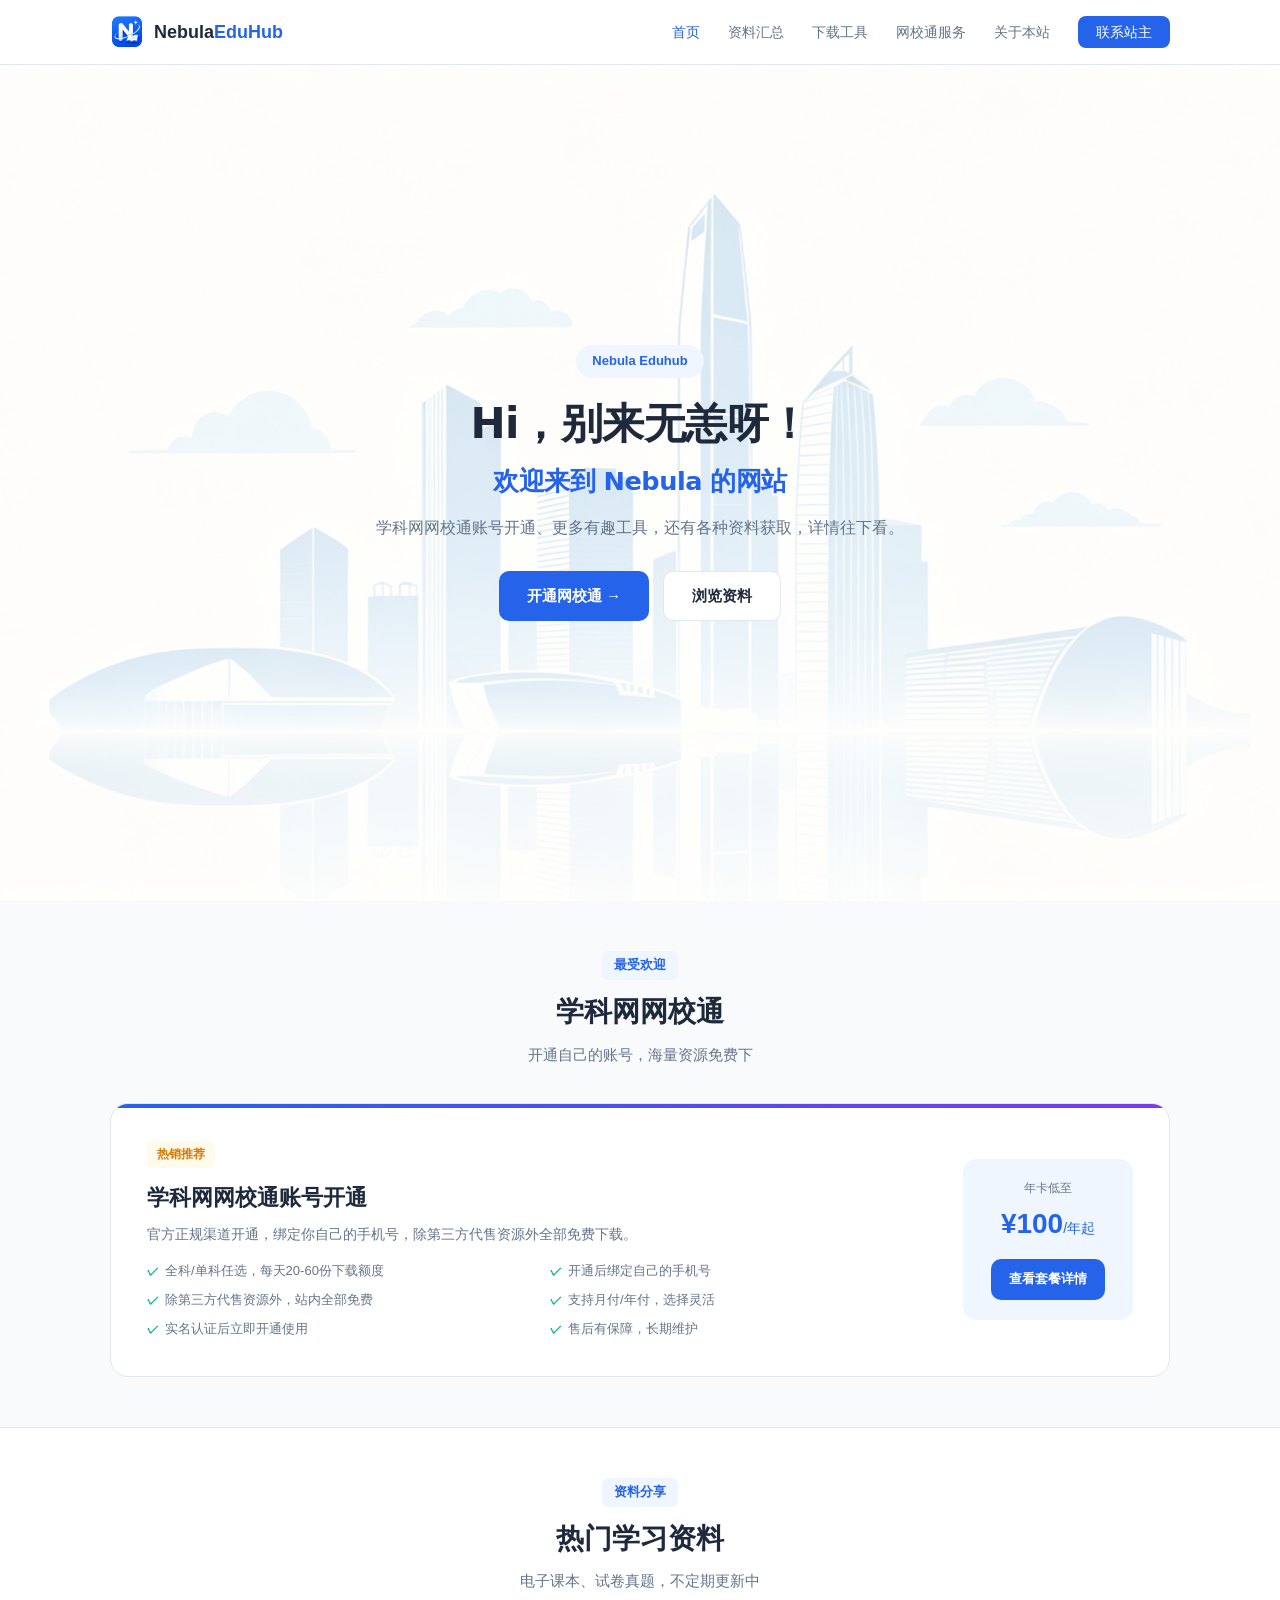
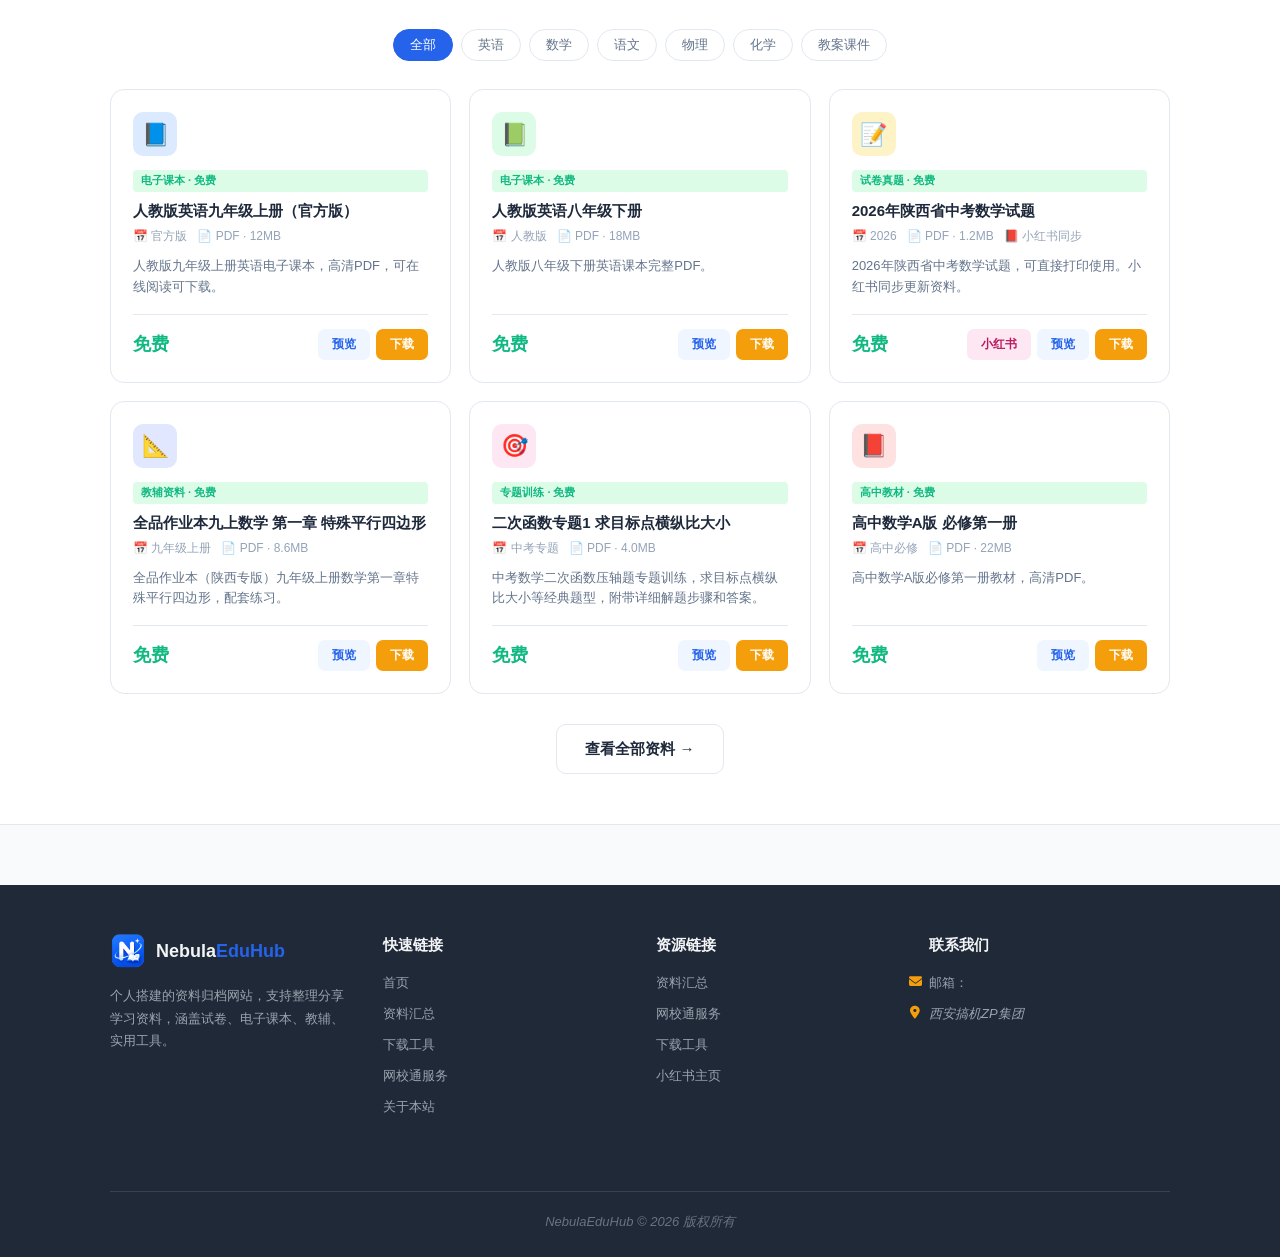
==== commit 8d4a6872: "更新 index.html" ====
--- a/index.html
+++ b/index.html
@@ -243,8 +243,8 @@
                 <h4 class="footer-title">联系我们</h4>
                 <ul class="footer-list">
                     <li><i class="fa-solid fa-envelope footer-icon"></i>邮箱：
-                    <li><i class="fa-solid fa-location-dot footer-icon"></i>3616927242@qq.com</a></li>
-                    <li><i class="fa-solid fa-location-dot footer-icon"></i>nebula_eduhub@163.com</a></li>
+                    <li><i 3616927242@qq.com</a></li>
+                    <li><i nebula_eduhub@163.com</a></li>
                      <li><i class="fa-solid fa-location-dot footer-icon"></i>西安搞机ZP集团</li>
                 </ul>
             </div>
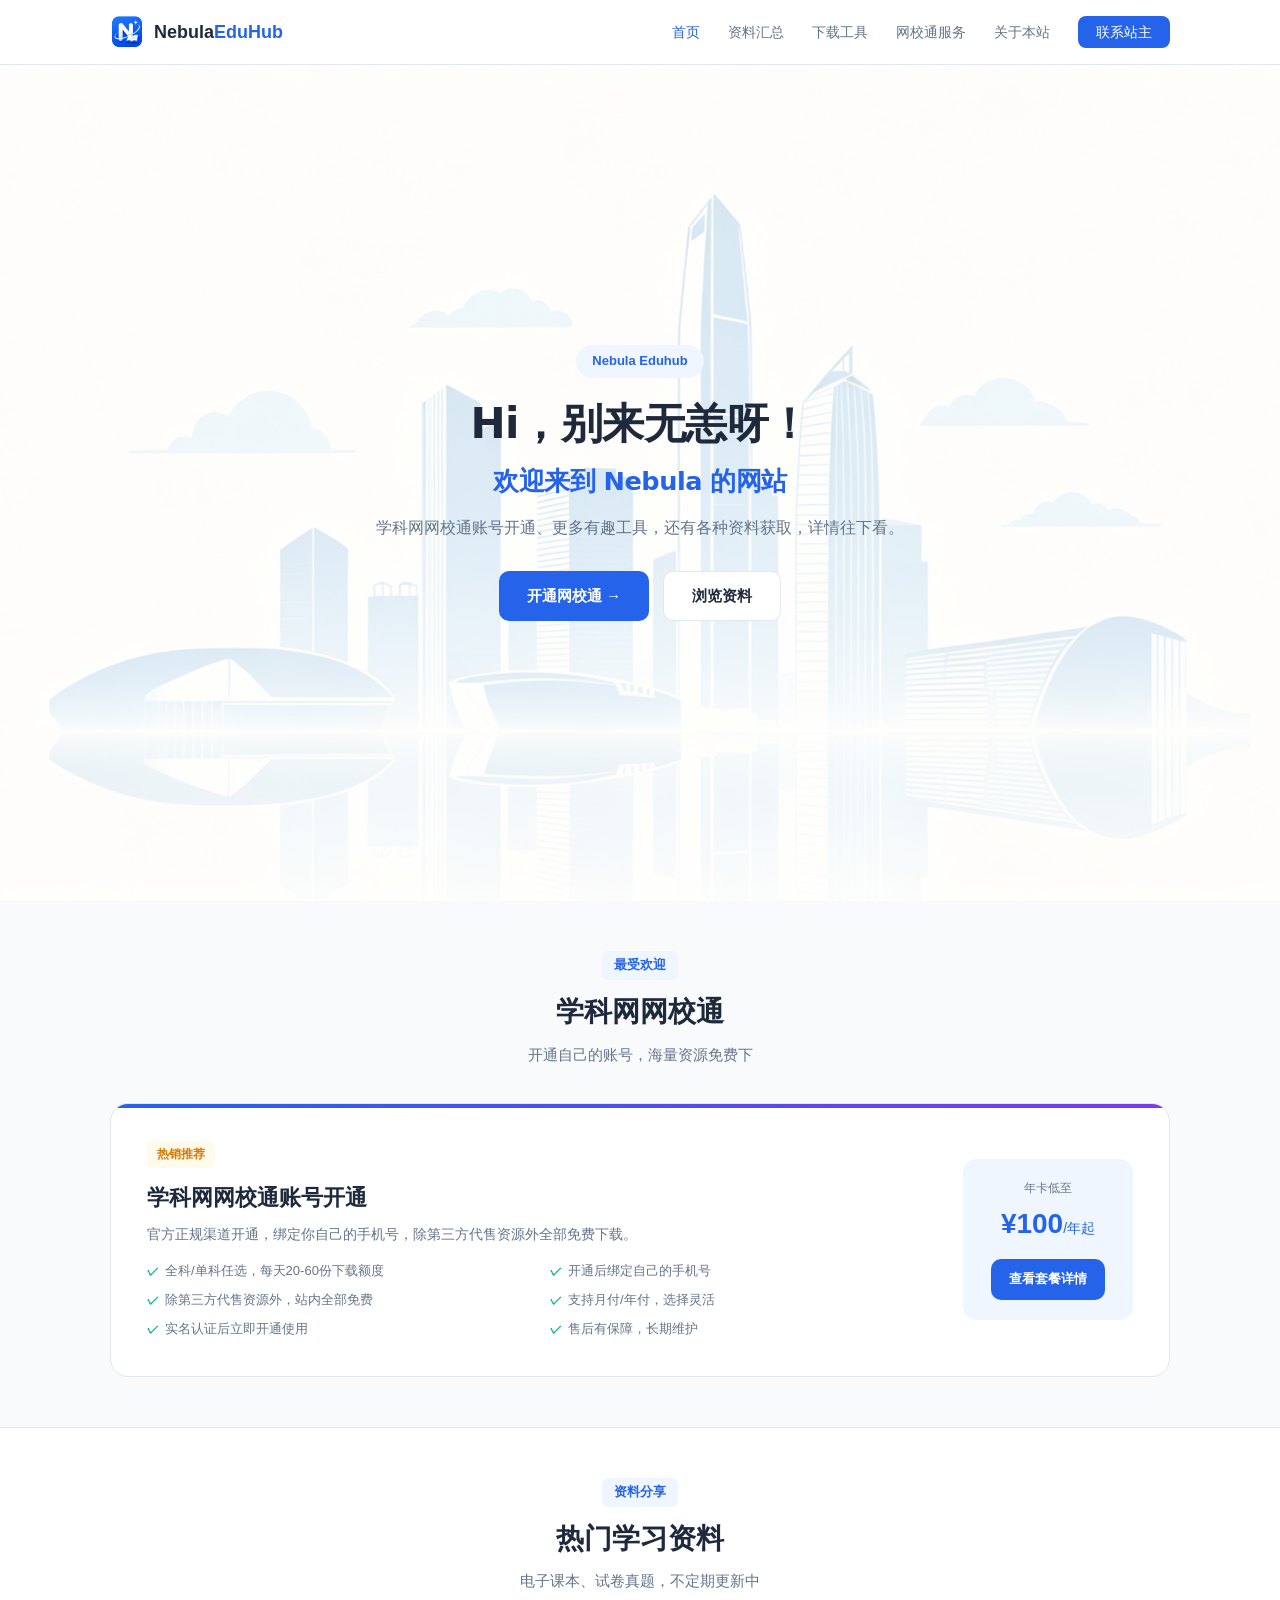
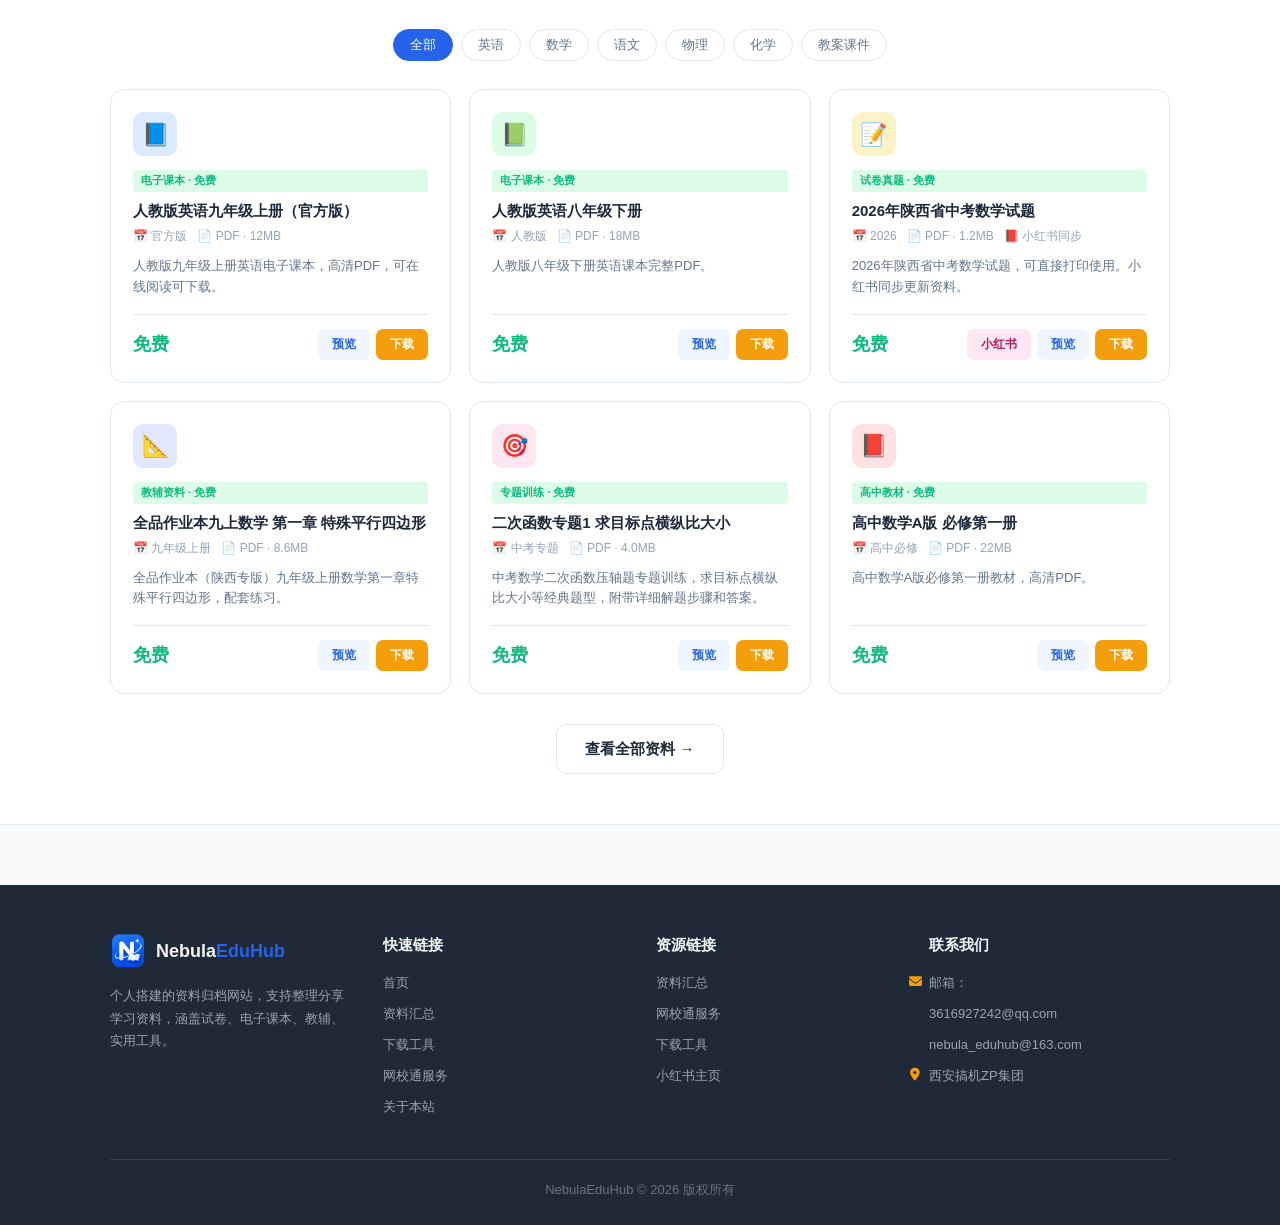
==== commit fca6f59c: "更新 index.html" ====
--- a/index.html
+++ b/index.html
@@ -243,8 +243,8 @@
                 <h4 class="footer-title">联系我们</h4>
                 <ul class="footer-list">
                     <li><i class="fa-solid fa-envelope footer-icon"></i>邮箱：
-                    <li><i 3616927242@qq.com</a></li>
-                    <li><i nebula_eduhub@163.com</a></li>
+                    <li>3616927242@qq.com</li>
+                    <li>nebula_eduhub@163.com</li>
                      <li><i class="fa-solid fa-location-dot footer-icon"></i>西安搞机ZP集团</li>
                 </ul>
             </div>
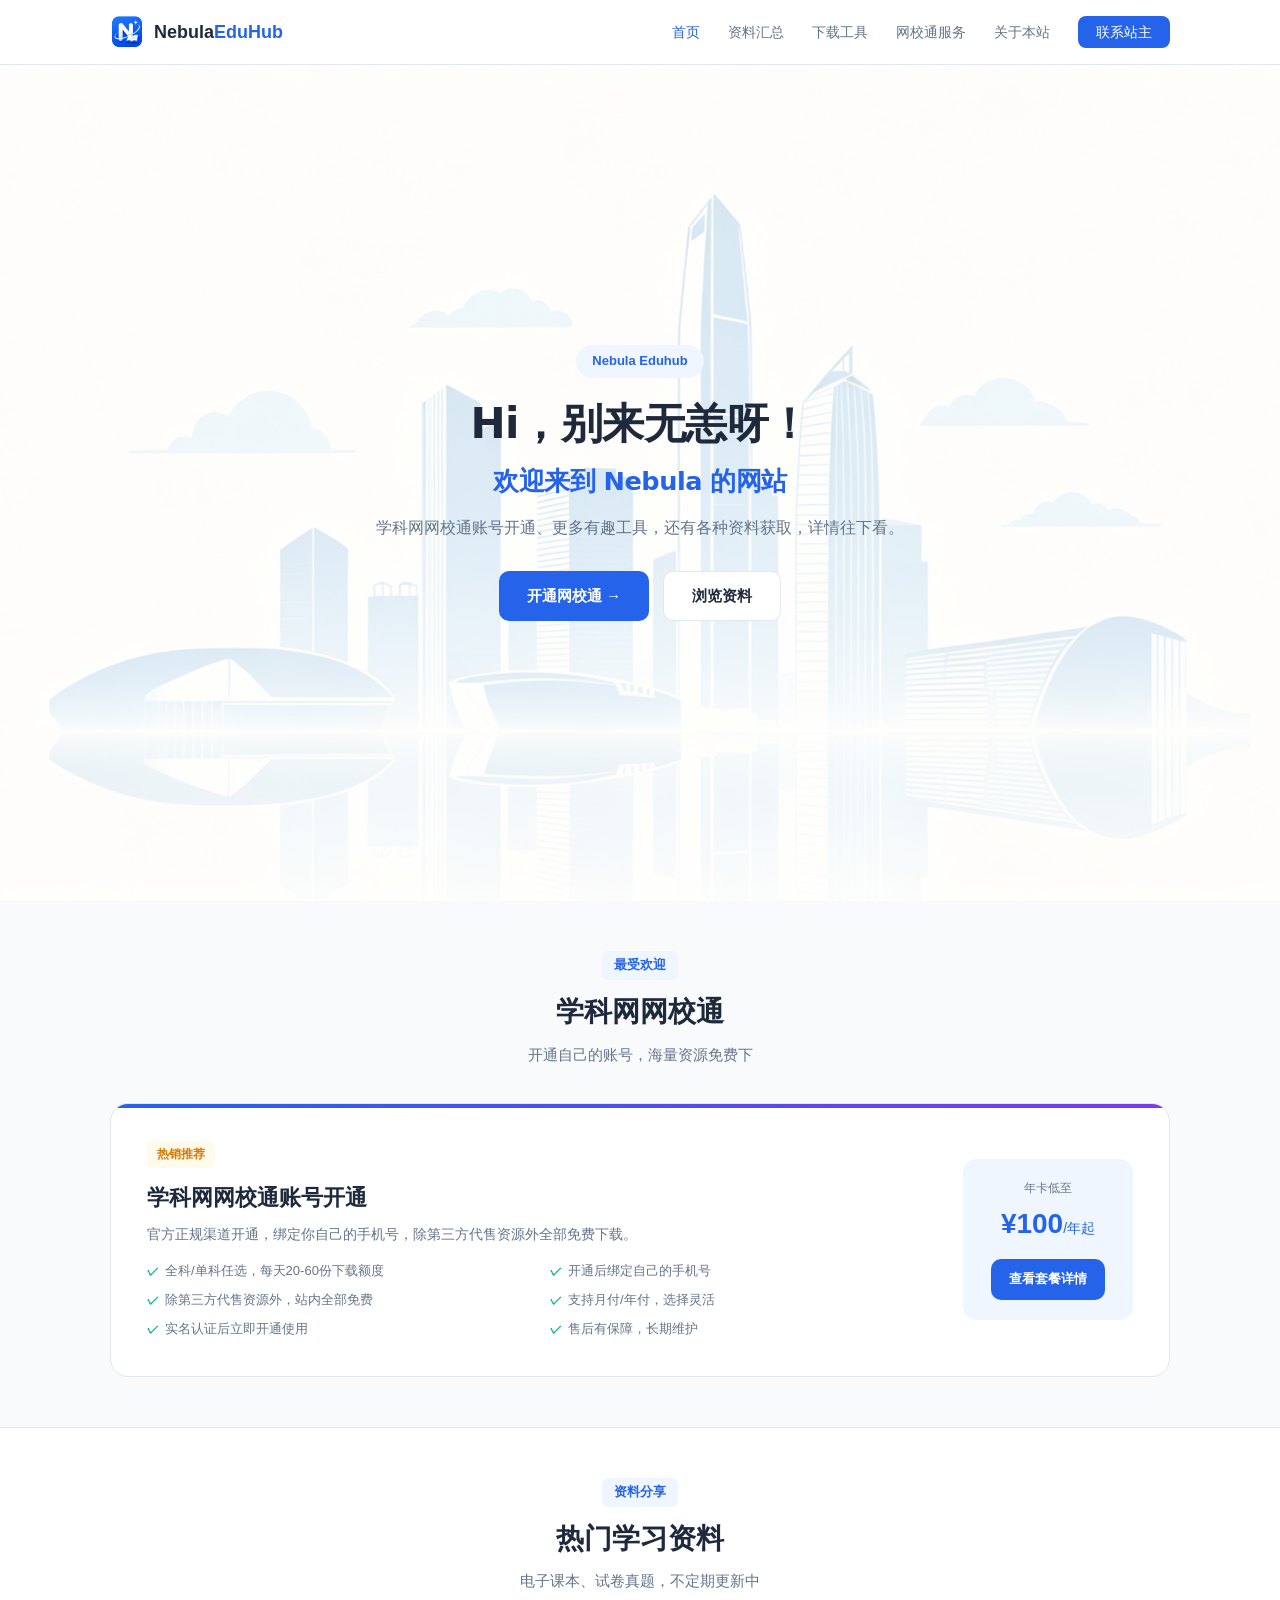
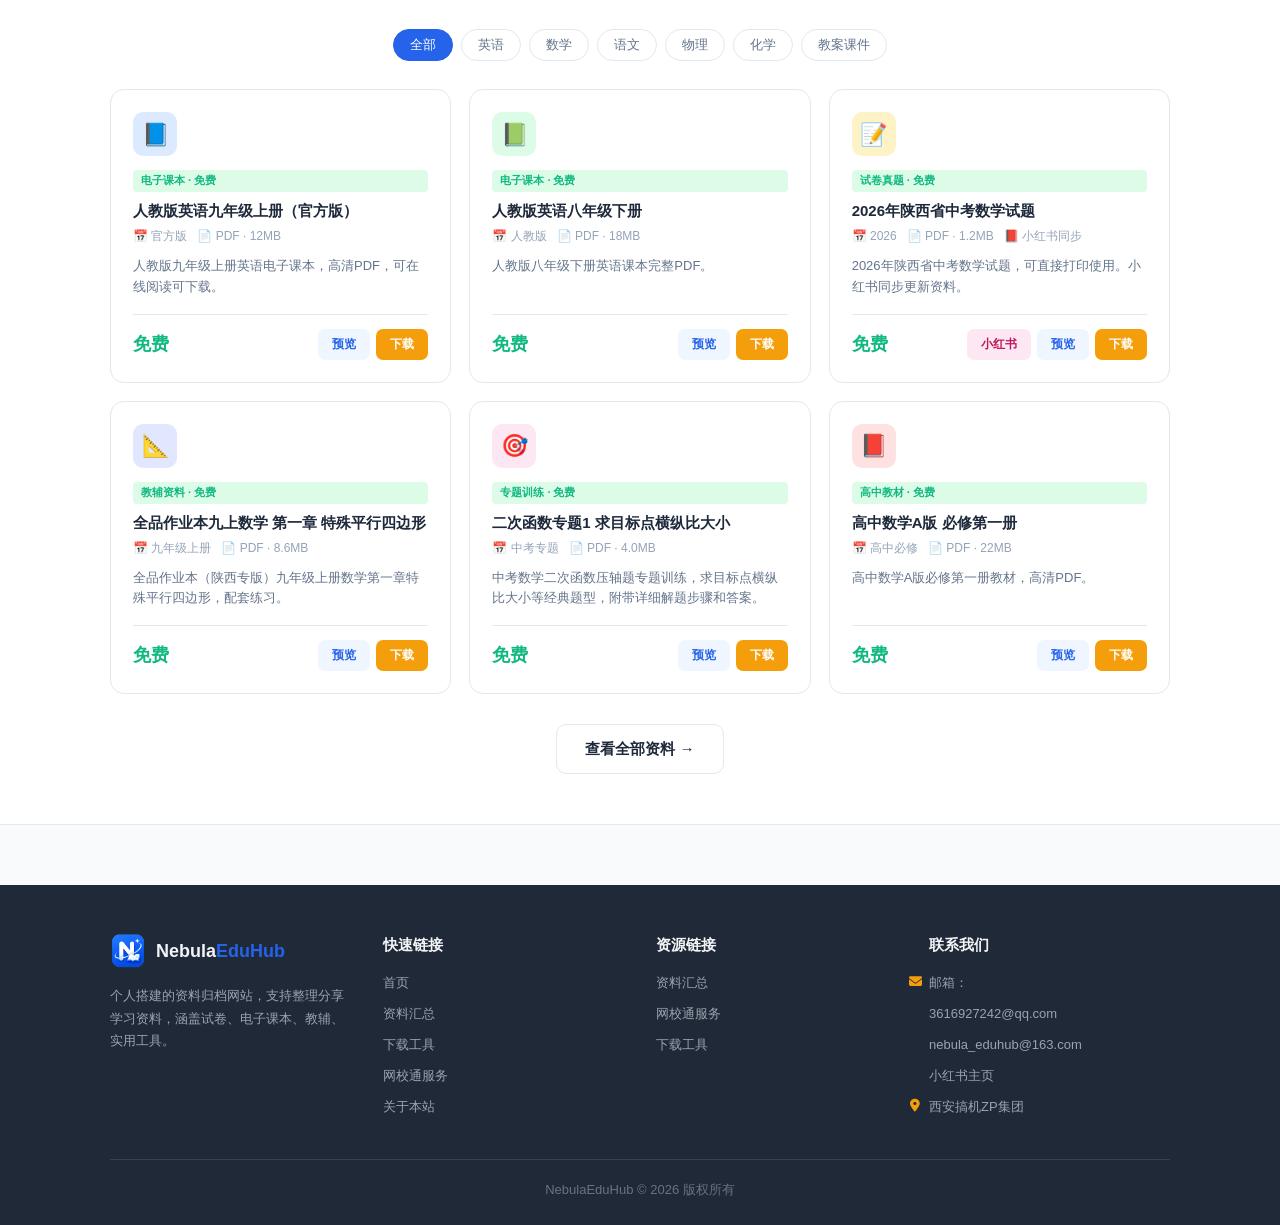
==== commit 668689af: "更新 index.html" ====
--- a/index.html
+++ b/index.html
@@ -236,7 +236,6 @@
                     <li><a href="search.html">资料汇总</a></li>
                     <li><a href="packages.html">网校通服务</a></li>
                     <li><a href="tools.html">下载工具</a></li>
-                      <li><a href="https://xhslink.cn/m/7uavnstEfuR" target="_blank">小红书主页</a></li>
                 </ul>
             </div>
             <div class="footer-col">
@@ -245,6 +244,7 @@
                     <li><i class="fa-solid fa-envelope footer-icon"></i>邮箱：
                     <li>3616927242@qq.com</li>
                     <li>nebula_eduhub@163.com</li>
+                    <li><a href="https://xhslink.cn/m/7uavnstEfuR" target="_blank">小红书主页</a></li>
                      <li><i class="fa-solid fa-location-dot footer-icon"></i>西安搞机ZP集团</li>
                 </ul>
             </div>
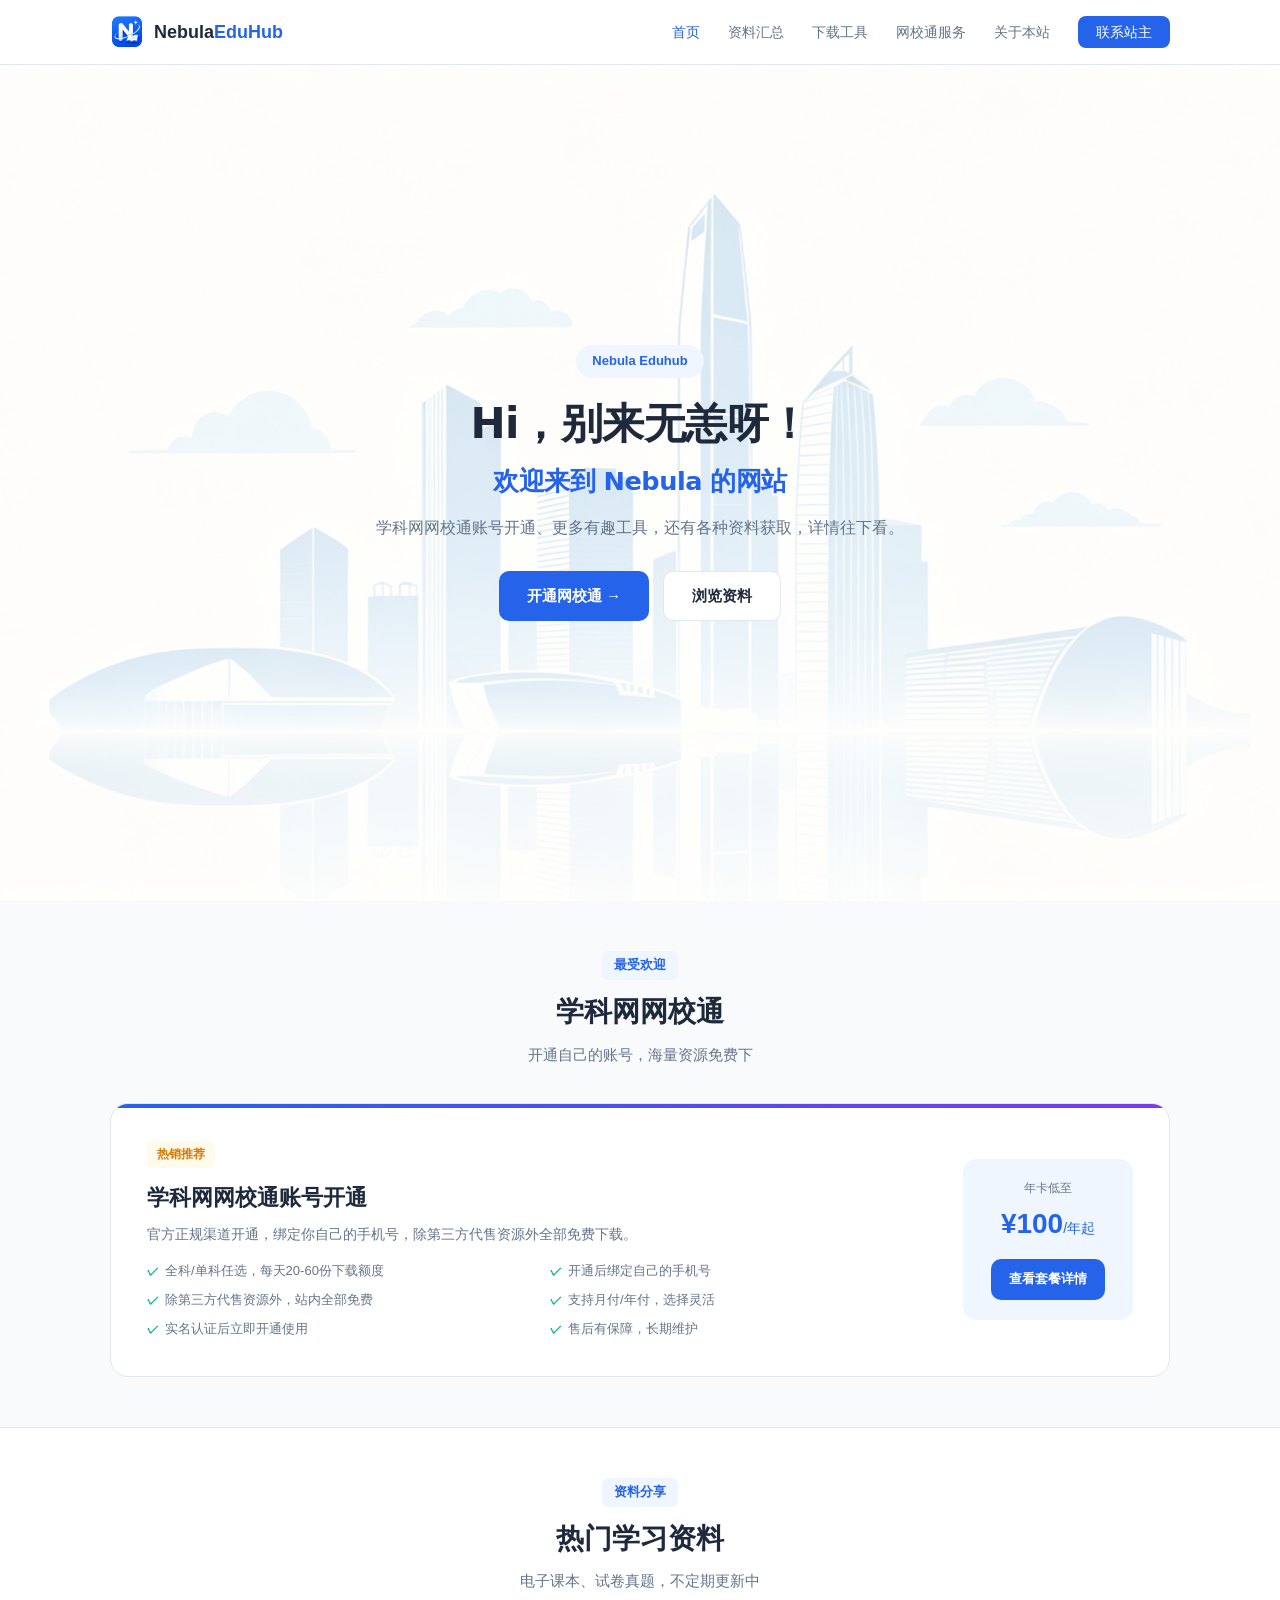
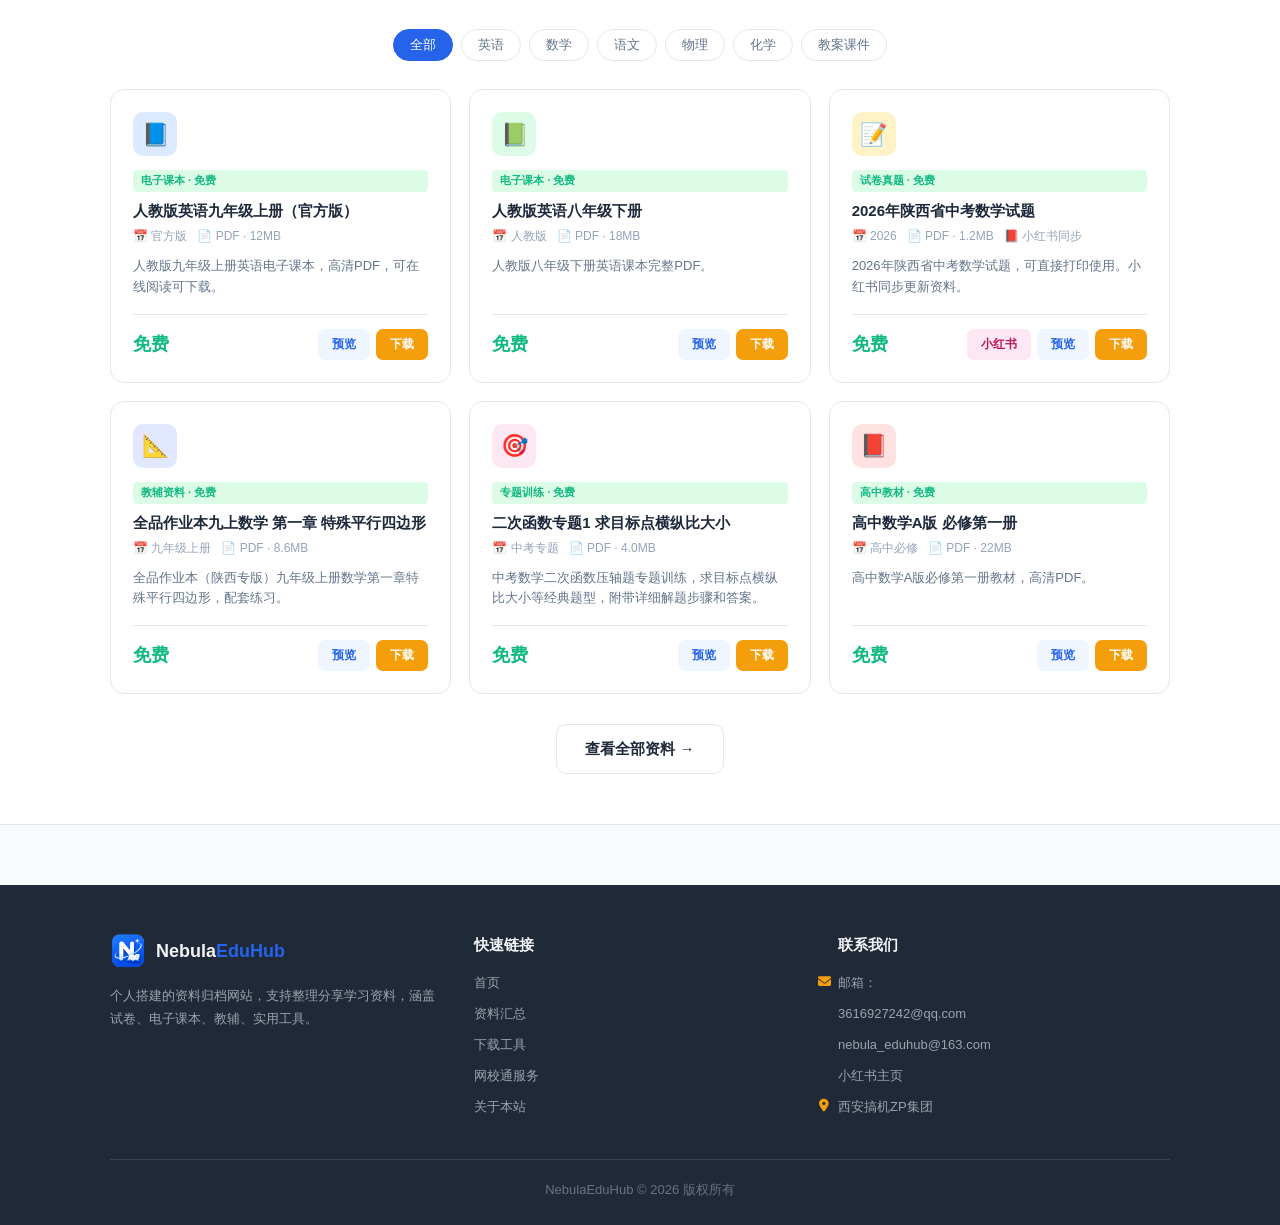
==== commit 23f0c2b6: "更新 index.html" ====
--- a/index.html
+++ b/index.html
@@ -231,14 +231,6 @@
                 </ul>
             </div>
             <div class="footer-col">
-                <h4 class="footer-title">资源链接</h4>
-                <ul class="footer-list">
-                    <li><a href="search.html">资料汇总</a></li>
-                    <li><a href="packages.html">网校通服务</a></li>
-                    <li><a href="tools.html">下载工具</a></li>
-                </ul>
-            </div>
-            <div class="footer-col">
                 <h4 class="footer-title">联系我们</h4>
                 <ul class="footer-list">
                     <li><i class="fa-solid fa-envelope footer-icon"></i>邮箱：
--- a/css/style.css
+++ b/css/style.css
@@ -1108,7 +1108,7 @@
 }
 .footer-grid {
     display: grid;
-    grid-template-columns: repeat(4, 1fr);
+    grid-template-columns: repeat(3, 1fr);
     gap: 32px;
     margin-bottom: 32px;
 }
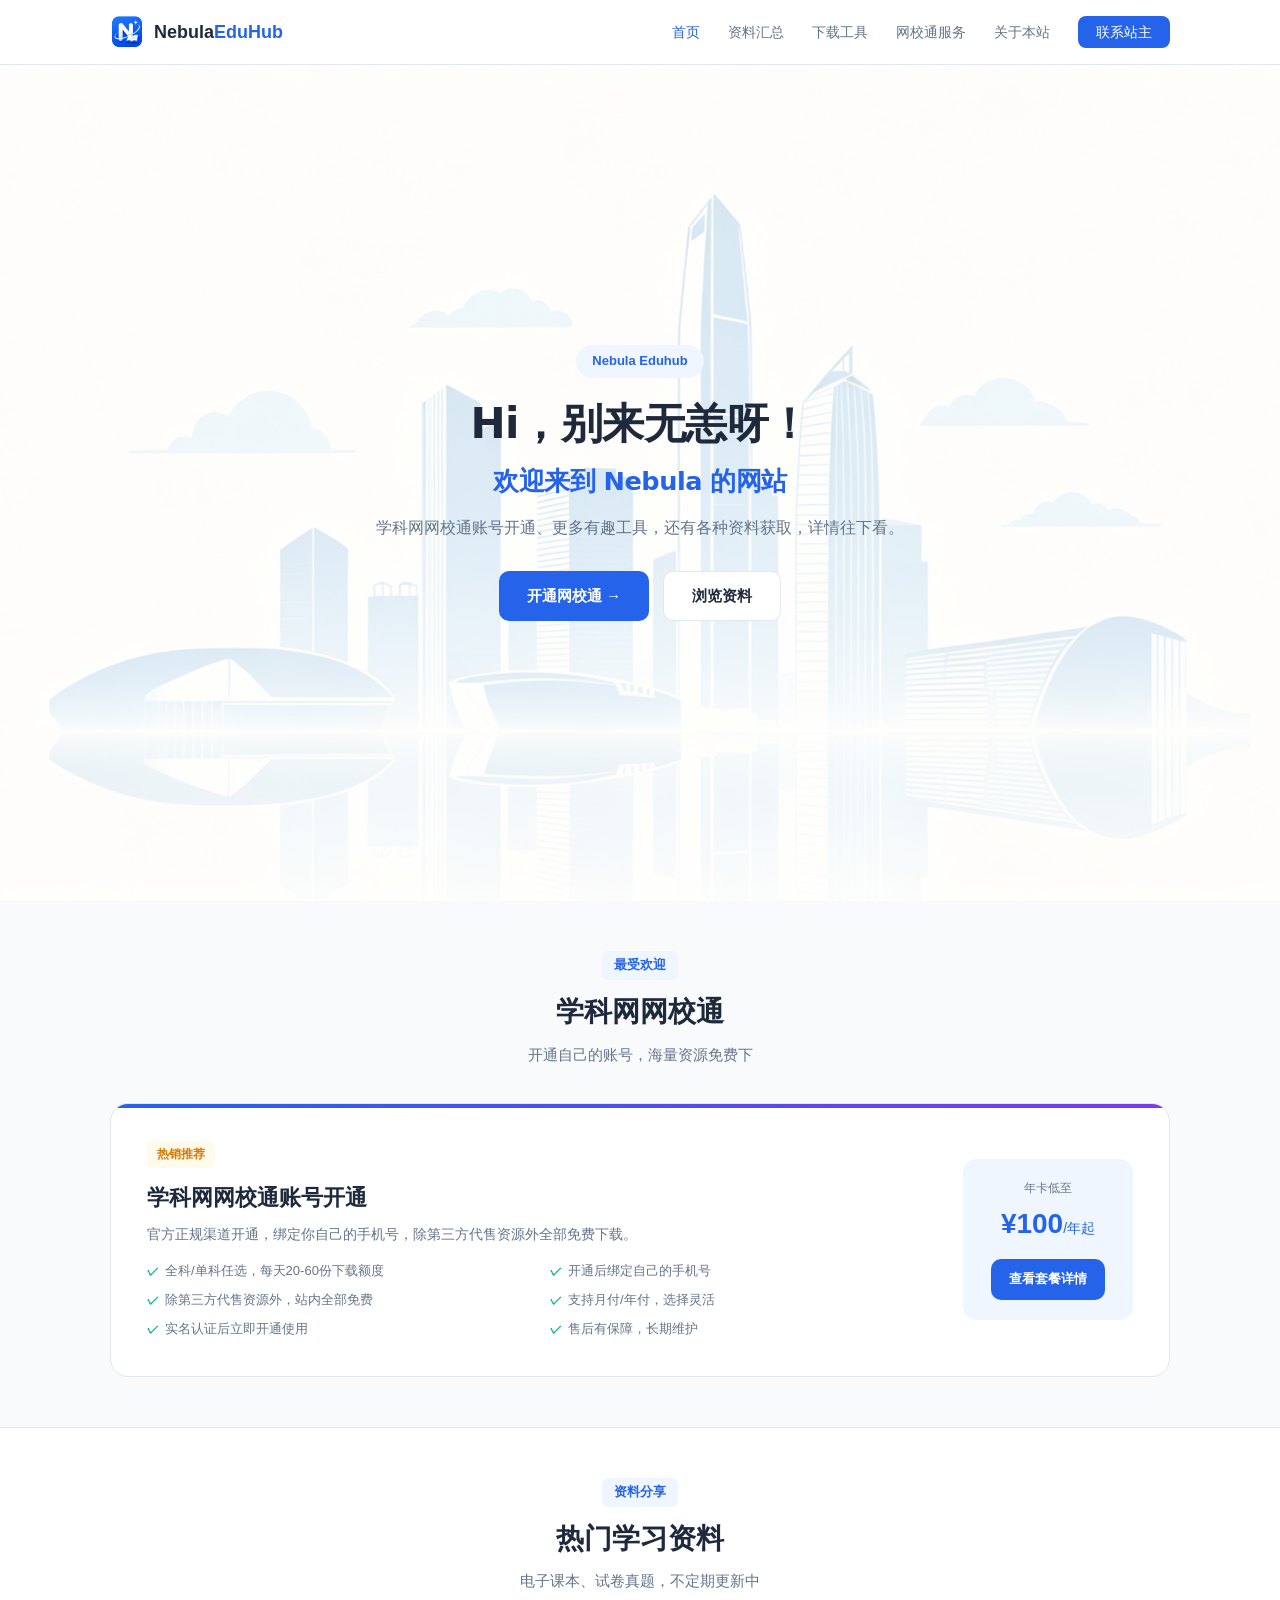
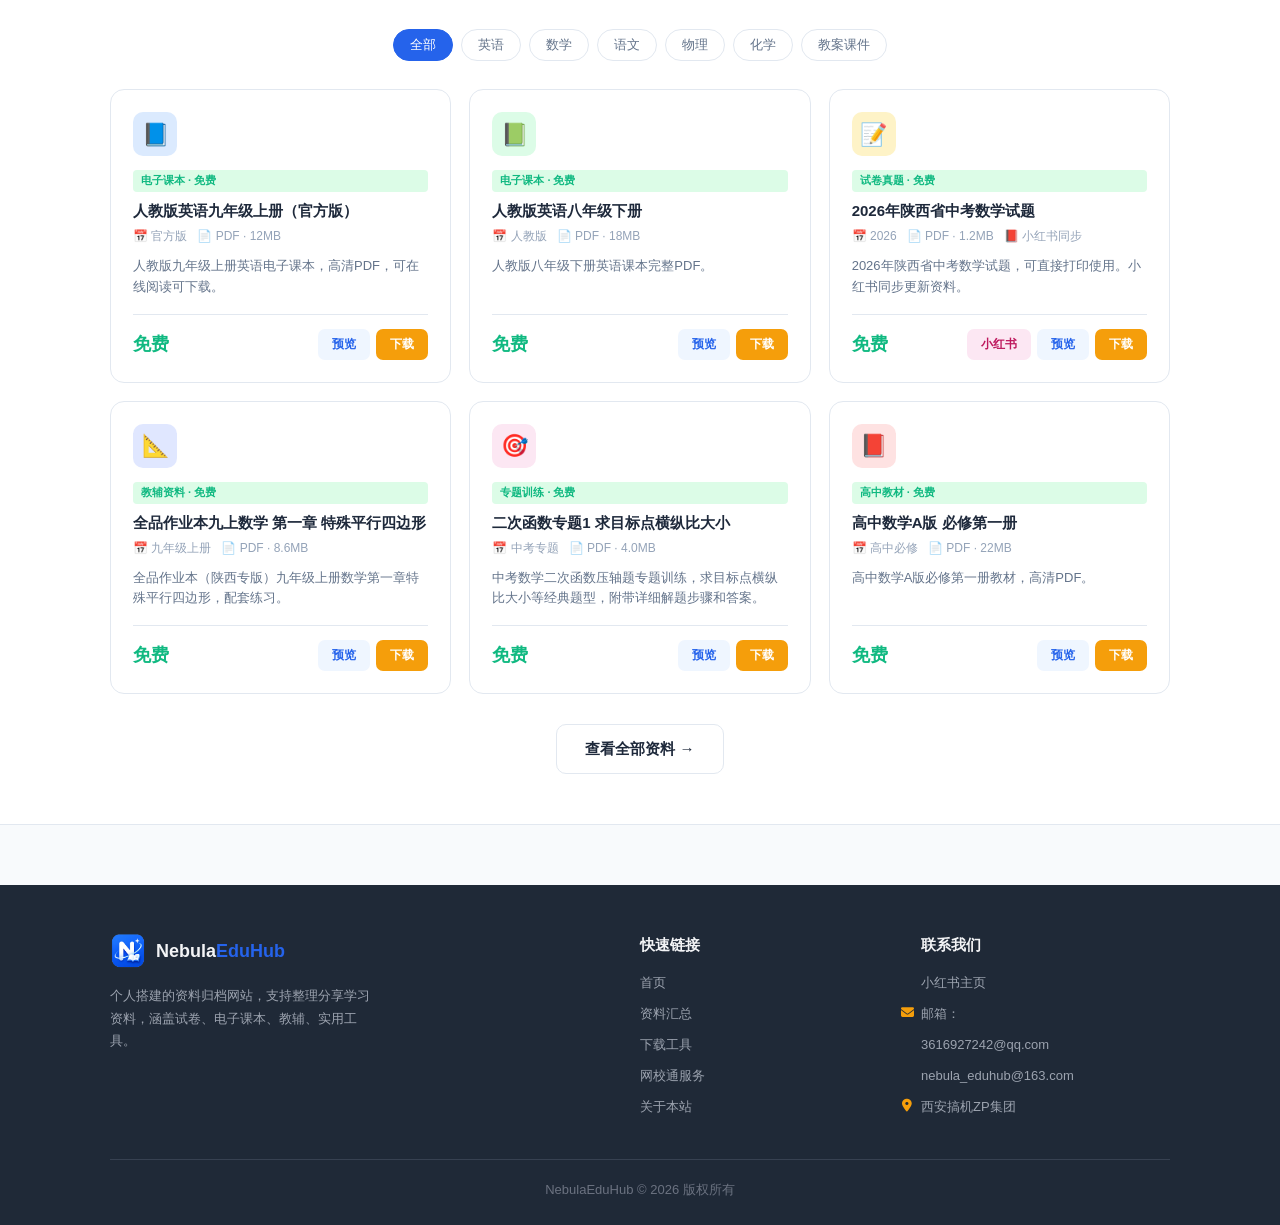
==== commit 1a821c7e: "更新 index.html" ====
--- a/index.html
+++ b/index.html
@@ -233,10 +233,10 @@
             <div class="footer-col">
                 <h4 class="footer-title">联系我们</h4>
                 <ul class="footer-list">
+                    <li><a href="https://xhslink.cn/m/7uavnstEfuR" target="_blank">小红书主页</a></li>
                     <li><i class="fa-solid fa-envelope footer-icon"></i>邮箱：
                     <li>3616927242@qq.com</li>
                     <li>nebula_eduhub@163.com</li>
-                    <li><a href="https://xhslink.cn/m/7uavnstEfuR" target="_blank">小红书主页</a></li>
                      <li><i class="fa-solid fa-location-dot footer-icon"></i>西安搞机ZP集团</li>
                 </ul>
             </div>
--- a/css/style.css
+++ b/css/style.css
@@ -1108,7 +1108,7 @@
 }
 .footer-grid {
     display: grid;
-    grid-template-columns: repeat(3, 1fr);
+    grid-template-columns: 2fr 1fr 1fr;
     gap: 32px;
     margin-bottom: 32px;
 }
@@ -1140,6 +1140,7 @@
     line-height: 1.7;
     color: #9ca3af;
     margin: 0;
+    max-width: 260px;
 }
 .footer-title {
     font-size: 15px;
